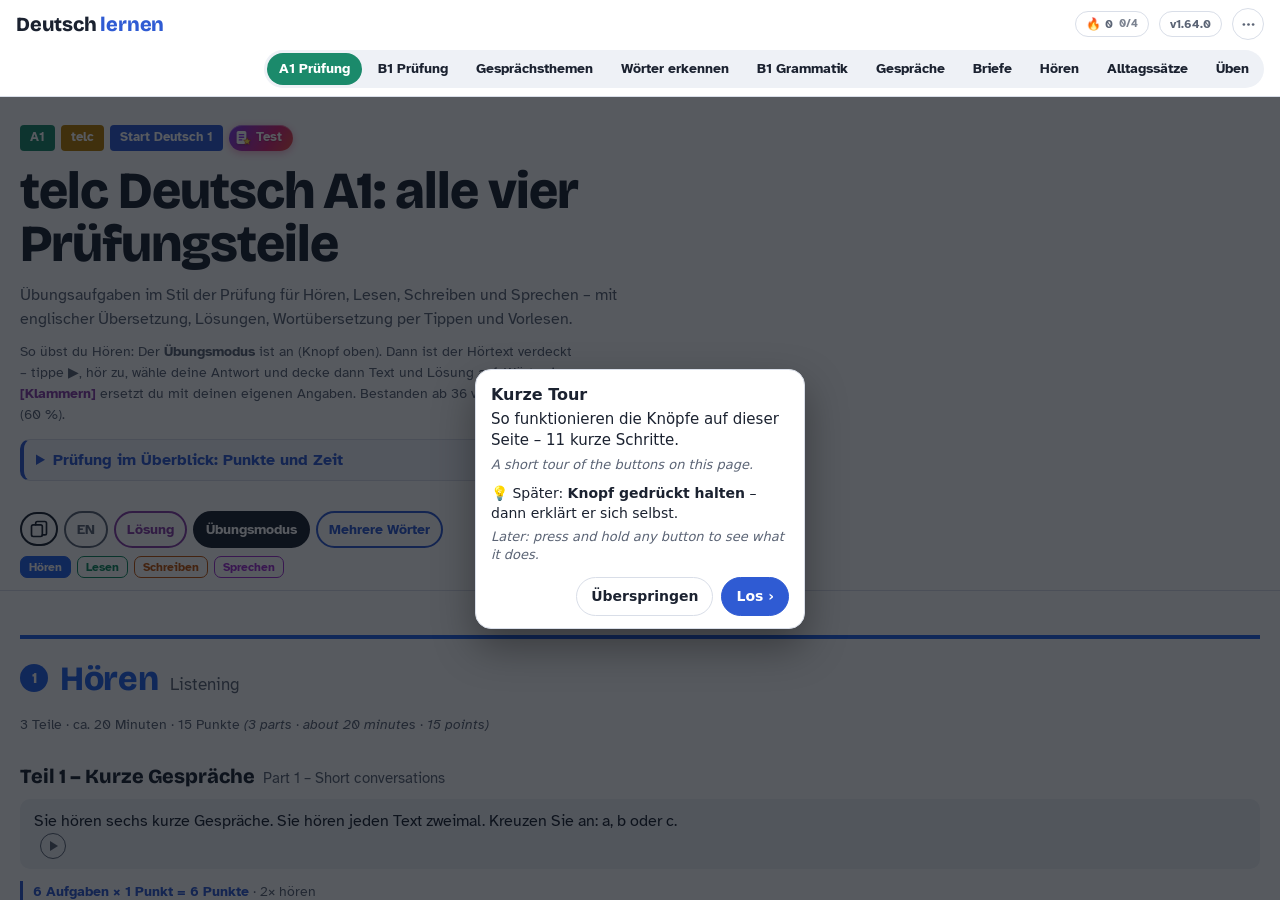
==== index.html @ a68e46ee "Sprechen Teil 2: a real photo to describe - 1.64.0 Each of the 16 B1 Modelltests shows a free Unspla" ====
<!DOCTYPE html>
<html lang="de">
<head>
<meta charset="utf-8">
<script>try{const t=localStorage.getItem("dl:theme");if(t==="light"||t==="dark")document.documentElement.dataset.theme=t}catch(e){}</script>
<meta name="viewport" content="width=device-width, initial-scale=1, viewport-fit=cover">
<title>Deutsch lernen</title>
<meta name="description" content="telc A1 und B1 Prüfungstraining, 25 Gesprächsthemen Wörter erkennen und B1 Grammatik – mit Übersetzung, Lösungen und Vorlesen.">
<meta name="theme-color" content="#2f5bd3">
<meta name="apple-mobile-web-app-capable" content="yes">
<meta name="apple-mobile-web-app-status-bar-style" content="default">
<meta name="apple-mobile-web-app-title" content="Deutsch">
<link rel="manifest" href="manifest.webmanifest">
<link rel="icon" href="icons/icon-192.png">
<link rel="apple-touch-icon" href="icons/apple-touch-icon.png">
<link rel="preconnect" href="https://fonts.googleapis.com">
<link rel="preconnect" href="https://fonts.gstatic.com" crossorigin>
<link href="https://fonts.googleapis.com/css2?family=Atkinson+Hyperlegible:wght@400;700&family=Bricolage+Grotesque:opsz,wght@12..96,800&display=swap" rel="stylesheet">
<style>
:root{--fire:#e8590c;--paper:#ffffff;--surface:#eef1f6;--ink:#1b2230;--muted:#5b6475;--line:#d9dee8;--b1:#2f5bd3;--a2:#b87d00;--a1:#1b8a6b}
@media (prefers-color-scheme:dark){:root:not([data-theme="light"]){--paper:#141821;--surface:#1d2230;--ink:#e8ebf2;--muted:#9aa3b5;--line:#2c3344;--b1:#7e9dff;--a2:#e8b33c;--a1:#4cc79f}}
:root[data-theme="dark"]{--paper:#141821;--surface:#1d2230;--ink:#e8ebf2;--muted:#9aa3b5;--line:#2c3344;--b1:#7e9dff;--a2:#e8b33c;--a1:#4cc79f}
*,*::before,*::after{box-sizing:border-box;touch-action:manipulation}
html,body{height:100%;margin:0}
body{background:var(--paper);color:var(--ink);font:16px/1.4 "Atkinson Hyperlegible",system-ui,-apple-system,"Segoe UI",sans-serif;display:flex;flex-direction:column;overflow:hidden}
header{flex:none;position:relative;z-index:30;padding:calc(env(safe-area-inset-top,0px) + 8px) 16px 8px;border-bottom:1px solid var(--line);background:var(--paper)}
/* ⋯: a row of icons slides down under the top bar */
.more{position:absolute;right:12px;top:calc(100% + 6px);display:flex;gap:6px;padding:6px;border-radius:999px;background:var(--paper);border:1px solid var(--line);box-shadow:0 14px 34px rgba(0,0,0,.28);
 transform-origin:top right;transform:translateY(-10px) scale(.97);opacity:0;visibility:hidden;transition:transform .2s ease,opacity .2s ease,visibility 0s .2s}
.more.open{transform:none;opacity:1;visibility:visible;transition:transform .2s ease,opacity .2s ease}
@media (prefers-reduced-motion:reduce){.more,.more.open{transition:none}}
.mrow{display:flex}
.mrow .fsb{width:38px;height:38px}
.mrow .fsb svg{width:19px;height:19px}
.mrow[hidden]{display:none}
/* on a phone the 👁 Aufrufe pill does not fit next to the icons: its own line below */
@media (max-width:479px){.more:has(#visR:not([hidden])){flex-wrap:wrap;border-radius:24px;max-width:calc(100vw - 24px)}#visR{flex-basis:100%;justify-content:center}#visR .fsb.vis{width:100%;justify-content:center}}
.mrow .fsb.vis{width:auto;padding:0 12px 0 10px;gap:6px;border-radius:999px;font:600 13px/1 system-ui,sans-serif;font-variant-numeric:tabular-nums;white-space:nowrap;cursor:default}
#moreB[aria-expanded="true"]{background:var(--b1);border-color:var(--b1);color:#fff}
.top{max-width:1280px;margin:0 auto;display:flex;align-items:center;gap:10px;flex-wrap:wrap;justify-content:flex-end}
.brand{font-family:"Bricolage Grotesque",system-ui,sans-serif;font-weight:800;font-size:20px;letter-spacing:-.01em;margin-right:auto;white-space:nowrap}
.brand span{color:var(--b1)}
nav{display:flex;gap:4px;background:var(--surface);border-radius:999px;padding:3px;max-width:100%;overflow-x:auto;scrollbar-width:none}
nav::-webkit-scrollbar{display:none}
nav button{--c:var(--b1);font:inherit;font-size:14px;font-weight:700;border:none;border-radius:999px;padding:6px 12px;background:transparent;color:var(--ink);cursor:pointer;white-space:nowrap}
nav button[data-m="a1"]{--c:var(--a1)}nav button[data-m="themen"]{--c:var(--a2)}nav button[data-m="woerter"]{--c:#8a3fa8}nav button[data-m="grammatik"]{--c:#c25e00}nav button[data-m="gespraeche"]{--c:#00838f}nav button[data-m="briefe"]{--c:#ad1457}nav button[data-m="hoeren"]{--c:#6d4c41}nav button[data-m="saetze"]{--c:#2e7d32}nav button[data-m="ueben"]{--c:#c62828}
nav .s{display:none}
nav button[aria-selected="true"]{background:var(--c);color:#fff}
#upd{font:inherit;font-size:12px;font-weight:700;border:1px solid var(--line);border-radius:999px;padding:4px 10px;background:transparent;color:var(--muted);cursor:pointer;white-space:nowrap}
#upd.ready{border-color:var(--b1);background:var(--b1);color:#fff}
/* shown only while the phone has no internet; a tap says what still works */
#off{font:inherit;font-size:12px;font-weight:700;border:1px solid var(--a2);border-radius:999px;padding:4px 10px;background:transparent;color:var(--a2);cursor:pointer;white-space:nowrap;display:inline-flex;align-items:center;gap:5px}
#off[hidden]{display:none}
/* Tagesplan: the streak chip and its dialog */
#plan{font:inherit;font-size:12px;font-weight:800;border:1px solid var(--line);border-radius:999px;padding:4px 10px;background:transparent;color:var(--muted);cursor:pointer;white-space:nowrap;display:inline-flex;align-items:center;gap:4px}
#plan small{font-size:11px;font-weight:700;opacity:.8;margin-left:2px}
#plan.on{color:var(--fire);border-color:var(--fire)}
#plan.done{background:var(--fire);border-color:var(--fire);color:#fff}
#plan.pop{animation:plpop .6s ease 2}
@keyframes plpop{50%{transform:scale(1.15)}}
@media (prefers-reduced-motion:reduce){#plan.pop{animation:none}}
#pld{width:min(460px,calc(100vw - 24px));max-height:calc(100dvh - 24px);overflow-y:auto;margin:max(12px,6vh) auto auto;padding:14px 16px 14px;border:1px solid var(--line);border-radius:16px;background:var(--paper);color:var(--ink);box-shadow:0 12px 40px rgba(0,0,0,.35)}
#pld::backdrop{background:rgba(10,14,24,.45)}
.plst{display:flex;align-items:center;gap:10px;flex-wrap:wrap;padding:10px 12px;border-radius:14px;background:var(--surface);margin-bottom:6px}
.plst .f{font-size:28px;line-height:1}
.plst b{font-size:22px;font-family:"Bricolage Grotesque",system-ui,sans-serif}
.plst small{display:block;color:var(--muted);font-size:12.5px}
.plwk{display:flex;gap:4px;margin-left:auto}
.plwk span{width:24px;height:24px;border-radius:50%;display:grid;place-items:center;font-size:10.5px;font-weight:800;border:1px solid var(--line);color:var(--muted)}
.plwk span.on{background:var(--fire);border-color:var(--fire);color:#fff}
.plwk span.now{outline:2px solid var(--b1);outline-offset:1px}
.plwk span.later{opacity:.45}
.plmsg{margin:8px 2px 4px;font-size:14px}
.plmsg.yay{color:var(--a1);font-weight:700}
.pltask{display:grid;grid-template-columns:32px 1fr auto;gap:10px;align-items:center;padding:10px 0;border-top:1px solid var(--line)}
.plchk{width:30px;height:30px;border-radius:50%;border:2px solid var(--line);background:transparent;color:transparent;font:inherit;font-size:15px;font-weight:800;cursor:pointer;padding:0}
.plchk.on{background:var(--a1);border-color:var(--a1);color:#fff}
.plchk[aria-disabled="true"]{cursor:default}
.pltask b{display:block;font-size:15px}
.pltask small{color:var(--muted);font-size:12.5px}
.plbar{height:6px;border-radius:3px;background:var(--surface);margin-top:5px;overflow:hidden}
.plbar i{display:block;height:100%;background:var(--a1);border-radius:3px}
.plgo{font:inherit;font-size:13px;font-weight:700;border:1px solid var(--b1);border-radius:999px;padding:5px 13px;background:var(--b1);color:#fff;cursor:pointer}
.plgo.again{background:transparent;color:var(--b1)}
.plfehl{display:grid;grid-template-columns:32px 1fr auto;gap:10px;align-items:center;padding:10px 0;border-top:1px solid var(--line)}
.plfehl .ic{font-size:20px;text-align:center}.plfehl b{display:block;font-size:15px}.plfehl small{color:var(--muted);font-size:12.5px}
.pltip{margin:10px 0 0;font-size:13.5px;line-height:1.45;color:var(--muted);background:var(--surface);border-radius:12px;padding:9px 12px}
.pltip b{color:var(--ink)}
.plnote{font-size:12px;color:var(--muted);margin:8px 0 0}
#plan.kept{color:var(--fire);border-color:var(--fire);background:rgba(232,89,12,.14)}
.plwk span.kept{border:2px solid var(--fire);color:var(--fire)}
.pltopic{margin:8px 2px 2px;font-size:14px}
.pltopic b{color:var(--b1)}
.plm{font-size:11.5px;font-weight:700;color:var(--muted);margin-left:4px}
.plmine{margin-top:4px;padding:10px 12px;border-radius:14px;background:var(--surface)}
.plmine .q{font-size:14px;font-weight:700;margin:0 0 6px}
.plmine textarea{width:100%;font:inherit;font-size:16px;line-height:1.4;border:1px solid var(--line);border-radius:10px;padding:8px 10px;background:var(--paper);color:var(--ink);resize:vertical}
.plmine .row{display:flex;align-items:center;gap:8px;margin-top:6px}
.plmine .row small{color:var(--muted);font-size:12.5px;flex:1}
.pldiary{margin-top:10px}
.plday{display:flex;align-items:center;justify-content:space-between;gap:8px;margin:10px 0 2px}
.plday b{font-size:15px;text-align:center}
.plday button{flex:none;width:34px;height:34px;border-radius:50%;border:1px solid var(--line);background:transparent;color:var(--ink);font:inherit;font-size:19px;line-height:1;cursor:pointer;padding:0}
.plday button:disabled{opacity:.3;cursor:default}
.plwk span[data-day]{cursor:pointer}
.plwk span.td{box-shadow:inset 0 -3px 0 var(--b1)}
.plaway{font-size:13.5px;line-height:1.45;margin:8px 0 2px;padding:8px 10px;border-radius:10px;border:1px dashed var(--fire)}
.plaway .chipb{margin-left:6px}
#plan.away{border-style:dashed}
.pldiary summary{cursor:pointer;font-weight:700;font-size:14px}
.pldiary p{font-size:13.5px;line-height:1.45;margin:8px 0 0}
.pldiary p b{color:var(--muted);font-size:12px;display:block}
#off svg{width:13px;height:13px}
.offnote{position:absolute;right:12px;top:calc(100% + 6px);max-width:min(340px,calc(100vw - 24px));padding:10px 14px;border-radius:14px;background:var(--paper);border:1px solid var(--a2);box-shadow:0 14px 34px rgba(0,0,0,.28);font-size:14px;line-height:1.45}
.offnote[hidden]{display:none}
.offnote b{color:var(--a2)}
main{flex:1;min-height:0;position:relative}
iframe{position:absolute;inset:0;width:100%;height:100%;border:0;background:var(--paper)}
iframe[hidden]{display:none}
button:focus-visible{outline:3px solid var(--b1);outline-offset:2px}
/* small round icon buttons (header, ⋯ row, dialogs) */
.fsb{display:flex;align-items:center;justify-content:center;width:32px;height:32px;padding:0;border:1px solid var(--line);border-radius:50%;background:transparent;color:var(--muted);cursor:pointer}
.fsb svg{width:17px;height:17px}
#tempo[aria-pressed="true"]{background:var(--a1);border-color:var(--a1);color:#fff}
/* Translator: German ⇄ English only. */
#trd{width:min(560px,calc(100vw - 24px));max-height:calc(100dvh - 24px);margin:max(12px,8vh) auto auto;padding:14px 16px 12px;border:1px solid var(--line);border-radius:16px;
 background:var(--paper);color:var(--ink);box-shadow:0 12px 40px rgba(0,0,0,.35)}
#shd{width:min(440px,calc(100vw - 24px));margin:max(12px,8vh) auto auto;padding:14px 16px 16px;border:1px solid var(--line);border-radius:16px;background:var(--paper);color:var(--ink)}
#shd::backdrop{background:rgba(10,14,24,.45)}
/* Feedback: what kind, the message, then a ready e-mail draft to send */
#fbd{width:min(460px,calc(100vw - 24px));margin:max(12px,6vh) auto auto;padding:14px 16px 16px;border:1px solid var(--line);border-radius:16px;background:var(--paper);color:var(--ink)}
#fbd::backdrop{background:rgba(10,14,24,.45)}
.fbkind{display:flex;gap:8px;margin:0 0 10px}
.fbkind button{touch-action:manipulation;flex:1;font:inherit;font-size:14px;font-weight:700;padding:8px 6px;border-radius:12px;border:1.5px solid var(--line);background:var(--paper);color:var(--ink);cursor:pointer}
.fbkind button[aria-checked="true"]{border-color:var(--b1);background:var(--b1);color:#fff}
#fbtext{box-sizing:border-box;width:100%;min-height:130px;font:inherit;font-size:16px;padding:10px 12px;border-radius:12px;border:1px solid var(--line);background:var(--surface);color:var(--ink);resize:vertical}
.fbinfo{display:flex;gap:8px;align-items:flex-start;font-size:13px;color:var(--muted);margin:8px 0 12px}
.fbinfo input{margin-top:2px;width:18px;height:18px;flex:none}
.fbsend{display:grid;grid-template-columns:1fr;gap:8px}
.fbsend[hidden],.fbdone[hidden]{display:none}
.fbsend a{touch-action:manipulation;display:flex;align-items:center;justify-content:center;gap:8px;padding:11px 8px;border-radius:999px;font-weight:800;font-size:15px;text-decoration:none;border:2px solid var(--b1)}
.fbsend a.mail{background:var(--b1);color:#fff}
.fbsend a.gm{border:none;padding:6px;font-size:14px;font-weight:700;color:var(--b1);text-decoration:underline}
.fbdone{padding:12px;border-radius:12px;background:color-mix(in srgb,var(--a1) 14%,var(--paper));border:1px solid var(--a1);font-size:14.5px;line-height:1.45}
.fbdrow{display:flex;gap:8px;margin:10px 0 6px}
.fbdrow button,.fbhelp button{touch-action:manipulation;font:inherit;font-weight:700;font-size:14px;border-radius:999px;padding:8px 14px;cursor:pointer;border:1.5px solid var(--line);background:var(--paper);color:var(--ink)}
.fbdrow .go{background:var(--a1);border-color:var(--a1);color:#fff}
.fbhelp{font-size:12.5px;color:var(--muted)}.fbhelp b{color:var(--ink);word-break:break-all}.fbhelp button{padding:3px 10px;font-size:12.5px;margin-left:4px}
.fbsend a[aria-disabled="true"]{opacity:.45;pointer-events:none}
.fbsend svg{width:19px;height:19px}
.fbnote{font-size:12.5px;color:var(--muted);margin:10px 0 0}
.shnote{margin:0 0 8px;color:var(--muted);font-size:14.5px}
.shlink{font-size:13.5px;padding:8px 10px;border-radius:10px;background:var(--surface);word-break:break-all;margin-bottom:12px}
.shgrid{display:grid;grid-template-columns:repeat(3,1fr);gap:10px}
.sho{touch-action:manipulation;display:flex;flex-direction:column;align-items:center;gap:6px;padding:12px 4px;border-radius:14px;border:1px solid var(--line);background:var(--paper);color:var(--ink);font:inherit;font-size:13px;font-weight:700;text-decoration:none;cursor:pointer;text-align:center}
.sho svg{width:30px;height:30px}
.sho.wa svg{color:#25d366}.sho.mail svg{color:#ea4335}.sho.sms svg{color:#34a853}.sho.tg svg{color:#2aabee}.sho.copy svg,.sho.more svg{color:var(--b1)}
.sho.done{border-color:var(--a1);color:var(--a1)}
#trd::backdrop{background:rgba(10,14,24,.45)}
.trhead{display:flex;align-items:center;justify-content:space-between;margin-bottom:8px}
.trhead b{font-family:"Bricolage Grotesque",system-ui,sans-serif;font-size:19px}
.trdir{display:flex;align-items:center;justify-content:space-between;gap:8px;margin-bottom:8px;font-size:14px;font-weight:700;color:var(--b1)}
.chipb{font:inherit;font-size:13px;font-weight:700;border:1px solid var(--line);border-radius:999px;padding:4px 11px;background:transparent;color:var(--muted);cursor:pointer}
.trbox{border:1px solid var(--line);border-radius:12px;background:var(--surface);padding:8px 10px;margin-bottom:8px}
.trbox textarea{display:block;width:100%;border:0;background:transparent;color:var(--ink);font:inherit;font-size:17px;resize:vertical;min-height:70px;outline:none}
.trout{min-height:52px;font-size:17px;white-space:pre-wrap}
.trout .muted,.trnote{color:var(--muted)}
.tract{display:flex;justify-content:flex-end;gap:8px;margin-top:6px}
.tract .fsb{width:30px;height:30px}
.trnote{font-size:12px;margin:2px 0 0;text-align:center}
/* Meine Angaben: the learner's details for the [Platzhalter] – kept on this device only. */
#med{width:min(520px,calc(100vw - 24px));max-height:calc(100dvh - 24px);margin:max(12px,6vh) auto auto;padding:14px 16px 12px;border:1px solid var(--line);border-radius:16px;
 background:var(--paper);color:var(--ink);box-shadow:0 12px 40px rgba(0,0,0,.35)}
#med::backdrop{background:rgba(10,14,24,.45)}
#med{overflow-y:auto}
#med .mef{display:grid;grid-template-columns:minmax(0,1fr) minmax(0,1fr);gap:8px 10px}
#med label{min-width:0;overflow-wrap:anywhere;display:flex;flex-direction:column;gap:3px;font-size:12px;font-weight:700;color:var(--muted)}
#med label.w{grid-column:1 / -1}
#med h4{grid-column:1 / -1;margin:6px 0 -2px;font-size:13px;color:var(--b1);text-transform:uppercase;letter-spacing:.04em}
#med input[type="date"]{-webkit-appearance:none;appearance:none;min-height:40px}
#med select,#med input{width:100%;box-sizing:border-box;font:inherit;font-size:16px;color:var(--ink);background:var(--surface);border:1px solid var(--line);border-radius:10px;padding:8px 10px;min-width:0}
#med .meact{display:flex;justify-content:flex-end;gap:8px;margin-top:12px}
#med .meact button{font:inherit;font-weight:700;font-size:15px;border-radius:999px;padding:8px 16px;cursor:pointer;border:1px solid var(--line);background:transparent;color:var(--ink)}
#med .meact .go{background:var(--b1);border-color:var(--b1);color:#fff}
#med .menote{font-size:13px;color:var(--muted);margin:0 0 10px}
/* A section showing cards (one question per screen) asks for the whole frame:
   header and tab bar step aside until it goes back to its list. */
body.cards header,body.cards nav{display:none}
body.cards main{margin:env(safe-area-inset-top,0px) 0 env(safe-area-inset-bottom,0px)}
nav .i{display:none}
@media (max-width:1100px){nav .l{display:none}nav .s{display:inline}}
/* Phones: the section bar moves to the bottom, as in an app – icon over a
   short label – and the top keeps only the title and version, so each
   section's own tools sit at the top of the screen. */
@media (max-width:760px){
 header{padding-top:calc(env(safe-area-inset-top,0px) + 6px);padding-bottom:6px}
 .brand{font-size:18px}
 main{margin-bottom:calc(58px + env(safe-area-inset-bottom,0px))}
 nav{position:fixed;left:0;right:0;bottom:0;z-index:10;display:grid;grid-template-columns:repeat(10,1fr);gap:0;border-radius:0;
  padding:4px 2px calc(4px + env(safe-area-inset-bottom,0px));background:var(--paper);border-top:1px solid var(--line);overflow:visible}
 nav button{display:flex;flex-direction:column;align-items:center;justify-content:center;gap:2px;min-width:0;padding:4px 0;border-radius:10px;
  font-size:10.5px;font-weight:700;color:var(--muted);letter-spacing:-.01em}
 nav button .i{display:flex;align-items:center;justify-content:center;width:40px;height:26px;border-radius:13px}
 nav button .i svg{width:20px;height:20px}
 /* ten tabs on a small phone */
 @media (max-width:400px){nav button{font-size:9.5px;letter-spacing:-.02em}nav button .i{width:34px}}
 nav button[aria-selected="true"]{background:transparent;color:var(--ink)}
 nav button[aria-selected="true"] .i{background:var(--c);color:#fff}
}
</style>
<!-- GoatCounter: counts page views anonymously, no cookies, nothing personal (deutsch-lernen.goatcounter.com) -->
<script data-goatcounter="https://deutsch-lernen.goatcounter.com/count" async src="https://gc.zgo.at/count.js"></script>
</head>
<body>
<header><div class="top">
 <div class="brand">Deutsch <span>lernen</span></div>
 <button id="plan" type="button" aria-haspopup="dialog">🔥</button>
 <button id="off" type="button" hidden aria-expanded="false" aria-controls="offNote" title="Keine Internetverbindung"><svg viewBox="0 0 24 24" fill="none" stroke="currentColor" stroke-width="2.4" stroke-linecap="round" aria-hidden="true"><path d="M2 8.8a15 15 0 0 1 20 0M5.5 12.5a10 10 0 0 1 13 0M9 16.2a5 5 0 0 1 6 0"/><path d="M12 20h.01"/><path d="M3 3l18 18"/></svg>Offline</button>
 <button id="upd" type="button" title="Nach neuer Version suchen">v–</button>
 <button id="moreB" class="fsb" type="button" aria-label="Mehr: Tempo, Darstellung, Meine Angaben, Übersetzen, Teilen, Vollbild" title="Mehr" aria-expanded="false" aria-controls="more"><svg viewBox="0 0 24 24" fill="currentColor" aria-hidden="true"><circle cx="5.5" cy="12" r="1.9"/><circle cx="12" cy="12" r="1.9"/><circle cx="18.5" cy="12" r="1.9"/></svg></button>
 <nav role="tablist" aria-label="Bereiche">
  <button role="tab" data-m="a1" aria-selected="false"><span class="i" aria-hidden="true"><svg viewBox="0 0 24 24" fill="none" stroke="currentColor" stroke-width="2" stroke-linecap="round" stroke-linejoin="round"><rect x="5" y="3.5" width="14" height="18" rx="2"/><path d="M9 3.5h6v2.5H9z"/><path d="m9 13 2 2 4-4.5"/></svg></span><span class="l">A1 Prüfung</span><span class="s">A1</span></button>
  <button role="tab" data-m="b1" aria-selected="false"><span class="i" aria-hidden="true"><svg viewBox="0 0 24 24" fill="none" stroke="currentColor" stroke-width="2" stroke-linecap="round" stroke-linejoin="round"><rect x="5" y="3.5" width="14" height="18" rx="2"/><path d="M9 3.5h6v2.5H9z"/><path d="m9 13 2 2 4-4.5"/></svg></span><span class="l">B1 Prüfung</span><span class="s">B1</span></button>
  <button role="tab" data-m="themen" aria-selected="false"><span class="i" aria-hidden="true"><svg viewBox="0 0 24 24" fill="none" stroke="currentColor" stroke-width="2" stroke-linecap="round" stroke-linejoin="round"><path d="M21 12a8 8 0 0 1-11.6 7.1L4 20l1-4.4A8 8 0 1 1 21 12z"/></svg></span><span class="l">Gesprächsthemen</span><span class="s">Themen</span></button>
  <button role="tab" data-m="woerter" aria-selected="false"><span class="i" aria-hidden="true"><svg viewBox="0 0 24 24" fill="none" stroke="currentColor" stroke-width="2" stroke-linecap="round" stroke-linejoin="round"><path d="M4 18 8.5 6 13 18"/><path d="M5.7 14h5.6"/><path d="M20 18v-5a2.5 2.5 0 0 0-5 0"/><path d="M20 15.5c-2.5 0-5 .4-5 1.8 0 .9.8 1.2 1.7 1.2 1.9 0 3.3-1.3 3.3-3"/></svg></span><span class="l">Wörter erkennen</span><span class="s">Wörter</span></button>
  <button role="tab" data-m="grammatik" aria-selected="false"><span class="i" aria-hidden="true"><svg viewBox="0 0 24 24" fill="none" stroke="currentColor" stroke-width="2" stroke-linecap="round" stroke-linejoin="round"><path d="M4 5.5A2.5 2.5 0 0 1 6.5 3H20v15H6.5A2.5 2.5 0 0 0 4 20.5z"/><path d="M4 20.5A2.5 2.5 0 0 0 6.5 21H20"/><path d="M9 8h7M9 12h5"/></svg></span><span class="l">B1 Grammatik</span><span class="s">Gramm.</span></button>
  <button role="tab" data-m="gespraeche" aria-selected="false"><span class="i" aria-hidden="true"><svg viewBox="0 0 24 24" fill="none" stroke="currentColor" stroke-width="2" stroke-linecap="round" stroke-linejoin="round"><path d="M14 9a5 5 0 0 1-7.3 4.4L3 14.5l1-3.3A5 5 0 1 1 14 9z"/><path d="M10 17.5a5 5 0 0 0 7.3 1.9l3.7 1.1-1-3.3a5 5 0 0 0-3-7.1"/></svg></span><span class="l">Gespräche</span><span class="s">Dialoge</span></button>
  <button role="tab" data-m="briefe" aria-selected="false"><span class="i" aria-hidden="true"><svg viewBox="0 0 24 24" fill="none" stroke="currentColor" stroke-width="2" stroke-linecap="round" stroke-linejoin="round"><rect x="3" y="5" width="18" height="14" rx="2"/><path d="m3.5 6.5 8.5 6.5 8.5-6.5"/></svg></span><span class="l">Briefe</span><span class="s">Briefe</span></button>
  <button role="tab" data-m="hoeren" aria-selected="false"><span class="i" aria-hidden="true"><svg viewBox="0 0 24 24" fill="none" stroke="currentColor" stroke-width="2" stroke-linecap="round" stroke-linejoin="round"><path d="M4 15v-3a8 8 0 0 1 16 0v3"/><rect x="3" y="14" width="4.5" height="6.5" rx="1.5"/><rect x="16.5" y="14" width="4.5" height="6.5" rx="1.5"/></svg></span><span class="l">Hören</span><span class="s">Hören</span></button>
  <button role="tab" data-m="saetze" aria-selected="false"><span class="i" aria-hidden="true"><svg viewBox="0 0 24 24" fill="none" stroke="currentColor" stroke-width="2" stroke-linecap="round" stroke-linejoin="round"><path d="M21 12a8 8 0 0 1-11.6 7.1L4 20.5l1.4-5A8 8 0 1 1 21 12z"/><path d="M9 10.5h6M9 13.5h4"/></svg></span><span class="l">Alltagssätze</span><span class="s">Sätze</span></button>
  <button role="tab" data-m="ueben" aria-selected="false"><span class="i" aria-hidden="true"><svg viewBox="0 0 24 24" fill="none" stroke="currentColor" stroke-width="2" stroke-linecap="round" stroke-linejoin="round"><circle cx="12" cy="12" r="8.5"/><circle cx="12" cy="12" r="4.5"/><circle cx="12" cy="12" r="1" fill="currentColor"/></svg></span><span class="l">Üben</span><span class="s">Üben</span></button>
 </nav>
</div>
<div id="offNote" class="offnote" hidden role="status"><b>Offline.</b> Üben, Spiele und Modelltests funktionieren weiter. Internet brauchen nur: Übersetzen, die LanguageTool-Prüfung beim Schreiben, oft die Spracherkennung beim Sprechen und Updates.</div>
<!-- ⋯ slides this down: a row of the app's tools, icons only -->
<div id="more" class="more" role="menu" aria-label="Mehr">
 <div class="mrow" data-keep="1"><button id="tempo" class="fsb" type="button" aria-pressed="false"></button></div>
 <div class="mrow" data-keep="1"><button id="theme" class="fsb" type="button"></button></div>
 <div class="mrow"><button id="me" class="fsb" type="button" title="Meine Angaben" aria-label="Meine Angaben" aria-haspopup="dialog"><svg viewBox="0 0 24 24" fill="none" stroke="currentColor" stroke-width="2" stroke-linecap="round" stroke-linejoin="round" aria-hidden="true"><circle cx="12" cy="8" r="4"/><path d="M4 21c.8-4 4-6.5 8-6.5s7.2 2.5 8 6.5"/></svg></button></div>
 <div class="mrow"><button id="tr" class="fsb" type="button" title="Übersetzen (Deutsch ⇄ Englisch)" aria-label="Übersetzen" aria-haspopup="dialog"><svg viewBox="0 0 24 24" fill="none" stroke="currentColor" stroke-width="2" stroke-linecap="round" stroke-linejoin="round" aria-hidden="true"><path d="M4 5h8M8 3v2M10.5 5c-.8 3.2-3 5.8-6 7.2M6 8.5c1.2 1.6 2.7 2.8 4.5 3.5"/><path d="M13 21l4-10 4 10M14.5 17.5h5"/></svg></button></div>
 <div class="mrow"><button id="share" class="fsb" type="button" title="App teilen" aria-label="App teilen" aria-haspopup="dialog"><svg viewBox="0 0 24 24" fill="none" stroke="currentColor" stroke-width="2" stroke-linecap="round" stroke-linejoin="round" aria-hidden="true"><circle cx="18" cy="5" r="2.6"/><circle cx="6" cy="12" r="2.6"/><circle cx="18" cy="19" r="2.6"/><path d="M8.3 10.8l7.4-4.4M8.3 13.2l7.4 4.4"/></svg></button></div>
 <div class="mrow"><button id="tour" class="fsb" type="button" title="Tour: was die Knöpfe machen" aria-label="Tour: was die Knöpfe machen"><svg viewBox="0 0 24 24" fill="none" stroke="currentColor" stroke-width="2" stroke-linecap="round" stroke-linejoin="round" aria-hidden="true"><circle cx="12" cy="12" r="9"/><path d="M15.5 8.5l-2 5-5 2 2-5z"/></svg></button></div>
 <div class="mrow"><button id="fb" class="fsb" type="button" title="Feedback – Fehler melden oder Ideen schicken" aria-label="Feedback" aria-haspopup="dialog"><svg viewBox="0 0 24 24" fill="none" stroke="currentColor" stroke-width="2" stroke-linecap="round" stroke-linejoin="round" aria-hidden="true"><path d="M21 12a8 8 0 0 1-11.6 7.1L4 20.5l1.4-5A8 8 0 1 1 21 12z"/><path d="M12 8v4.5"/><path d="M12 15.6v.1"/></svg></button></div>
 <div class="mrow" data-keep="1" id="visR" hidden><button id="vis" class="fsb vis" type="button" title="So oft wurde die App geöffnet (GoatCounter, anonym)" aria-label="Aufrufe der App"><svg viewBox="0 0 24 24" fill="none" stroke="currentColor" stroke-width="2" stroke-linecap="round" stroke-linejoin="round" aria-hidden="true"><path d="M2 12s3.6-6.5 10-6.5S22 12 22 12s-3.6 6.5-10 6.5S2 12 2 12z"/><circle cx="12" cy="12" r="2.8"/></svg><span id="visN"></span></button></div>
 </div></header>
<main id="stage"></main>
<dialog id="med" aria-labelledby="meh">
 <div class="trhead"><b id="meh">Meine Angaben</b><button id="mex" class="fsb" type="button" aria-label="Schließen">✕</button></div>
 <p class="menote">Damit stehen in Briefen, Gesprächen und Antworten deine echten Angaben statt [Platzhalter]. Sie bleiben <b>nur auf diesem Gerät</b> – nicht im Internet, nicht auf GitHub. Leere Felder bleiben Platzhalter; Daten (Datum) setzt die App selbst. Die App zählt nur anonym, wie oft ihre Seiten geöffnet werden (GoatCounter, ohne Cookies) – deine Angaben gehören nicht dazu.</p>
 <form id="mef" class="mef" method="dialog"></form>
 <div class="meact"><button type="button" id="meclr">Alles löschen</button><button type="button" id="mego" class="go">Speichern</button></div>
</dialog>
<dialog id="trd" aria-labelledby="trh">
 <div class="trhead"><b id="trh">Übersetzen</b><button id="trx" class="fsb" type="button" aria-label="Schließen">✕</button></div>
 <div class="trdir"><span id="trdir">Deutsch ⇄ Englisch</span><button id="trswap" class="chipb" type="button" title="Richtung umdrehen">⇄ umdrehen</button></div>
 <div class="trbox"><textarea id="trin" rows="3" lang="de" placeholder="Wort oder Satz auf Deutsch oder Englisch …" aria-label="Text zum Übersetzen"></textarea>
  <div class="tract"><button id="trsayin" class="fsb" type="button" aria-label="Eingabe vorlesen" title="Vorlesen"><svg viewBox="0 0 24 24" fill="none" stroke="currentColor" stroke-width="2" stroke-linecap="round" stroke-linejoin="round" aria-hidden="true"><path d="M11 5 6 9H3v6h3l5 4z"/><path d="M15.5 8.5a5 5 0 0 1 0 7M18.5 5.5a9 9 0 0 1 0 13"/></svg></button><button id="trclr" class="chipb" type="button">Leeren</button></div></div>
 <div class="trbox out"><div id="trout" class="trout" aria-live="polite"><span class="muted">Die Übersetzung erscheint hier.</span></div>
  <div class="tract"><button id="trsayout" class="fsb" type="button" aria-label="Übersetzung vorlesen" title="Vorlesen"><svg viewBox="0 0 24 24" fill="none" stroke="currentColor" stroke-width="2" stroke-linecap="round" stroke-linejoin="round" aria-hidden="true"><path d="M11 5 6 9H3v6h3l5 4z"/><path d="M15.5 8.5a5 5 0 0 1 0 7M18.5 5.5a9 9 0 0 1 0 13"/></svg></button><button id="trcopy" class="chipb" type="button">Kopieren</button></div></div>
 <p class="trnote">Nur Deutsch und Englisch · braucht Internet</p>
</dialog>
<dialog id="shd" aria-labelledby="shh">
 <div class="trhead"><b id="shh">App teilen</b><button id="shx" class="fsb" type="button" aria-label="Schließen">✕</button></div>
 <p class="shnote">Schick den Link an Freunde, die auch Deutsch lernen:</p>
 <div class="shlink" id="shurl"></div>
 <div class="shgrid">
  <a id="shwa" class="sho wa" target="_blank" rel="noopener"><svg viewBox="0 0 24 24" fill="none" stroke="currentColor" stroke-width="2" stroke-linecap="round" stroke-linejoin="round" aria-hidden="true"><path d="M12 3a9 9 0 0 0-7.8 13.5L3 21l4.6-1.2A9 9 0 1 0 12 3z"/><path d="M8.8 8.6c.2-.5.5-.5.8-.5h.5c.2 0 .4 0 .5.4l.7 1.6c.1.2 0 .4-.1.5l-.5.6c-.1.1-.2.3 0 .5.6 1 1.4 1.8 2.5 2.4.2.1.4.1.5 0l.6-.7c.2-.2.3-.2.5-.1l1.6.8c.2.1.3.2.3.4 0 .5-.2 1.1-.7 1.4-.5.3-1.3.5-2.3.1-1.9-.7-3.6-2.3-4.4-4.1-.6-1.3-.2-2.4 0-2.8z" fill="currentColor" stroke="none"/></svg><span>WhatsApp</span></a>
  <a id="shmail" class="sho mail"><svg viewBox="0 0 24 24" fill="none" stroke="currentColor" stroke-width="2" stroke-linecap="round" stroke-linejoin="round" aria-hidden="true"><rect x="3" y="5" width="18" height="14" rx="2"/><path d="M3.5 6.5l8.5 6.5 8.5-6.5"/></svg><span>E-Mail</span></a>
  <a id="shsms" class="sho sms"><svg viewBox="0 0 24 24" fill="none" stroke="currentColor" stroke-width="2" stroke-linecap="round" stroke-linejoin="round" aria-hidden="true"><path d="M4 5h16v11H9l-5 4z"/><path d="M8 10h8M8 13h5"/></svg><span>SMS</span></a>
  <a id="shtg" class="sho tg" target="_blank" rel="noopener"><svg viewBox="0 0 24 24" fill="none" stroke="currentColor" stroke-width="2" stroke-linecap="round" stroke-linejoin="round" aria-hidden="true"><path d="M21 4L3 11l6 2 2 6 3-4 5 4z"/><path d="M9 13l12-9"/></svg><span>Telegram</span></a>
  <button id="shcopy" class="sho copy" type="button"><svg viewBox="0 0 24 24" fill="none" stroke="currentColor" stroke-width="2" stroke-linecap="round" stroke-linejoin="round" aria-hidden="true"><rect x="8" y="8" width="12" height="12" rx="2"/><path d="M16 8V5a1 1 0 0 0-1-1H5a1 1 0 0 0-1 1v10a1 1 0 0 0 1 1h3"/></svg><span>Link kopieren</span></button>
  <button id="shmore" class="sho more" type="button" hidden><svg viewBox="0 0 24 24" fill="none" stroke="currentColor" stroke-width="2" stroke-linecap="round" stroke-linejoin="round" aria-hidden="true"><circle cx="18" cy="5" r="2.6"/><circle cx="6" cy="12" r="2.6"/><circle cx="18" cy="19" r="2.6"/><path d="M8.3 10.8l7.4-4.4M8.3 13.2l7.4 4.4"/></svg><span>Andere Apps …</span></button>
 </div>
</dialog>
<dialog id="fbd" aria-labelledby="fbh">
 <div class="trhead"><b id="fbh">Feedback</b><button id="fbx" class="fsb" type="button" aria-label="Schließen">✕</button></div>
 <div class="fbkind" role="radiogroup" aria-label="Art">
  <button type="button" role="radio" data-k="Feedback" aria-checked="true">💬 Feedback</button>
  <button type="button" role="radio" data-k="Fehler" aria-checked="false">🐞 Fehler</button>
  <button type="button" role="radio" data-k="Idee" aria-checked="false">💡 Idee</button>
 </div>
 <textarea id="fbtext" lang="de" aria-label="Deine Nachricht"></textarea>
 <label class="fbinfo"><input type="checkbox" id="fbtech" checked><span>Technische Infos mitschicken (hilft bei Fehlern): <b id="fbtechtx"></b></span></label>
 <div class="fbsend" id="fbsend">
  <a id="fbmail" class="mail" aria-disabled="true"><svg viewBox="0 0 24 24" fill="none" stroke="currentColor" stroke-width="2" stroke-linecap="round" stroke-linejoin="round" aria-hidden="true"><rect x="3" y="5" width="18" height="14" rx="2"/><path d="M3.5 6.5l8.5 6.5 8.5-6.5"/></svg>E-Mail-Entwurf öffnen</a>
  <a id="fbgm" class="gm" target="_blank" rel="noopener" aria-disabled="true">In Gmail öffnen</a>
 </div>
 <div class="fbdone" id="fbdone" hidden>
  <b>✓ Dein Entwurf ist offen.</b> Prüfe ihn in deiner E-Mail-App und tippe dort auf <b>„Senden“</b>.
  <div class="fbdrow"><button type="button" id="fbsent" class="go">Gesendet ✓</button><button type="button" id="fbagain">Nochmal öffnen</button></div>
  <div class="fbhelp">Es hat sich nichts geöffnet? Schreib direkt an <b id="fbaddr"></b> <button type="button" id="fbcopy">Text kopieren</button></div>
 </div>
 <p class="fbnote">Die App öffnet eine fertige E-Mail an das Deutsch-lernen-Team in deiner E-Mail-App (oder in Gmail) – du musst sie dort nur noch absenden.</p>
</dialog>
<dialog id="pld" aria-labelledby="plh">
 <div class="trhead"><b id="plh">Mein Tagesplan</b><button id="plx" class="fsb" type="button" aria-label="Schließen">✕</button></div>
 <div id="plbody"></div>
 <p class="plnote">Die Blöcke haken sich von selbst ab, wenn du in der App übst. Was du woanders gemacht hast (Kurs, Tandem, Video …), hakst du mit dem Kreis ab. Schon ein Block hält deine Serie, alle vier sind ein voller Tag. Alles bleibt nur auf diesem Gerät.</p>
</dialog>
<script src="translate.js"></script>
<script src="me.js"></script>
<script>
const APP_VERSION = "1.64.0";
const MODULES = { a1: "a1.html", b1: "b1.html", themen: "themen.html", woerter: "woerter.html", grammatik: "grammatik.html", gespraeche: "alltag.html?t=dialog", briefe: "alltag.html?t=brief", hoeren: "alltag.html?t=hoeren", saetze: "grammatik.html?t=saetze", ueben: "ueben.html" };
const stage = document.getElementById("stage");
const tabs = [...document.querySelectorAll("nav button")];
const frames = {};

function store(k, v){ try{ if(v === undefined) return localStorage.getItem(k); localStorage.setItem(k, v); }catch(e){ return null; } }

/* GoatCounter counts the app once per opening; the sections run in frames,
   which it skips. So each section counts as an event the first time it is
   opened in a session ("Bereich: B1 · DTZ" …) – anonymous, no cookies.
   count.js loads async; until it is there the counts wait for the page load. */
function countSection(m, title){
  const go = () => { try{ window.goatcounter.count({ path: "bereich-" + m, title: "Bereich: " + title, event: true }); }catch(e){} };
  if(window.goatcounter && window.goatcounter.count) go();
  else window.addEventListener("load", () => setTimeout(go, 0), { once: true });
}

/* Each section keeps its own frame once opened, so switching back returns to
   the same scroll position, search and practice state. */
/* "ueben:fehl" opens a section at one of its views (Üben › Fehlerheft) */
function show(m){
  let sub = "";
  if(m && m.includes(":")) [m, sub] = m.split(":");
  if(!MODULES[m]) m = "a1";
  if(frames[m] && sub){ try{ frames[m].contentWindow.postMessage({ dlView: sub }, location.origin); }catch(e){} }
  if(!frames[m]){
    const f = document.createElement("iframe");
    /* the pages may use the microphone (Sprechen, Aussprache) – iPhones ask for it only when the frame allows it */
    f.allow = "microphone; autoplay";
    f.src = MODULES[m] + (sub ? "#" + sub : "");
    f.title = tabs.find(t => t.dataset.m === m).querySelector(".l").textContent;
    stage.appendChild(f);
    frames[m] = f;
    countSection(m, f.title);
    f.addEventListener("load", () => sendRate(f));
  }
  for(const k in frames) frames[k].hidden = k !== m;
  /* a page in full screen (game, test, cards) must not keep the bars away on another tab;
     every page learns whether it is shown and steps aside or comes back itself */
  document.body.classList.remove("cards");
  for(const k in frames){ try{ frames[k].contentWindow.postMessage({ dlShown: k === m }, location.origin === "null" ? "*" : location.origin); }catch(e){} }
  tabs.forEach(t => t.setAttribute("aria-selected", String(t.dataset.m === m)));
  store("dl:tab", m);
  if(location.hash !== "#" + m) history.replaceState(null, "", "#" + m);
}
tabs.forEach(t => t.onclick = () => show(t.dataset.m));
window.addEventListener("hashchange", () => show(location.hash.slice(1)));
show(location.hash.slice(1) || store("dl:tab") || "a1");

/* The app changes only when you ask it to: the service worker serves every
   page from its cache, and this button is the one thing that clears it. */
const upd = document.getElementById("upd");
let live = "";
upd.textContent = "v" + APP_VERSION;
async function checkLive(){
  try{
    const t = await (await fetch("index.html?check=" + Date.now(), { cache: "no-store" })).text();
    const v = (t.match(/const APP_VERSION = "([^"]+)"/) || [])[1];
    live = v && v !== APP_VERSION ? v : "";
  }catch(e){ live = ""; }
  upd.classList.toggle("ready", !!live);
  upd.textContent = live ? "Update auf v" + live : "v" + APP_VERSION;
  upd.title = live ? "Neue Version laden" : "Aktuell – nach neuer Version suchen";
  return live;
}
upd.onclick = async (e) => {
  if(!live && net()){ e.stopPropagation(); offNoteOpen(true); return; }
  if(!live){ upd.textContent = "Suche …"; if(!(await checkLive())){ upd.textContent = "v" + APP_VERSION + " ✓"; setTimeout(() => upd.textContent = "v" + APP_VERSION, 1500); } return; }
  upd.textContent = "Lade …";
  /* This app's cache and worker only: the other apps on the same site share
     the cache storage and the list of workers, and must keep theirs. */
  try{ for(const k of await caches.keys()) if(k.startsWith("deutsch-lernen-")) await caches.delete(k); }catch(e){}
  try{ const r = await navigator.serviceWorker.getRegistration(); if(r) await r.update(); }catch(e){}
  location.reload();
};
/* Offline badge: appears when the connection goes, disappears when it is
   back; then the app looks for a new version once more. */
const off = document.getElementById("off"), offNote = document.getElementById("offNote");
function offNoteOpen(o){ offNote.hidden = !o; off.setAttribute("aria-expanded", o); }
off.onclick = (e) => { e.stopPropagation(); offNoteOpen(offNote.hidden); };
document.addEventListener("click", (e) => { if(!offNote.hidden && !offNote.contains(e.target)) offNoteOpen(false); });
function net(){
  const o = navigator.onLine === false;
  off.hidden = !o;
  if(!o) offNoteOpen(false);
  return o;
}
window.addEventListener("offline", net);
window.addEventListener("online", () => { net(); checkLive(); });
if(!net()) checkLive();

/* Tagesplan: 30 minutes a day in four blocks – review (recall before you
   look), listening and repeating aloud, grammar in use, your own German –
   with a topic for each weekday and a light Sunday (review only). Any one
   block keeps the streak (the minimum for a bad day), all four make a full
   day. The sections report what was practised ({dlDo}: a new card, a
   sentence heard, a Satzbau sentence); "Dein Deutsch" is written or dictated
   here and kept as a diary. A block done elsewhere is ticked by hand.
   Device only: dl:plan today, dl:days streak days, dl:full full days,
   dl:diary {date: text}. */
const PLAN = [
  { k: "karte", n: 20, min: 8, i: "🃏", t: "Wiederholen", u: n => n + " / 20 Karten · erst laut antworten, dann umdrehen", go: "woerter" },
  { k: "hoeren", n: 15, min: 10, i: "🎧", t: "Hören und nachsprechen", u: n => n + " / 15 Sätze · hören, Pause, laut nachsagen", go: "gespraeche" },
  { k: "satz", n: 10, min: 7, i: "🧩", t: "Grammatik anwenden", u: n => n + " / 10 · Satzbau-Spiel, Verben oder Fehlerheft", go: "saetze" },
  { k: "mein", n: 3, min: 5, i: "🗣️", t: "Dein Deutsch", u: n => Math.min(n, 3) + " / 3 eigene Sätze über deinen Tag", go: "mein" }
];
/* by getDay(): 0 = Sonntag */
const WEEK = [
  { de: "Sonntag", th: "Ruhetag", sub: "nur 10 Minuten Wiederholen – das ist heute ein voller Tag", q: "Wie war deine Woche?", light: true },
  { de: "Montag", th: "Alltag", sub: "Einkaufen, Arzt, Behörden", q: "Was hast du heute eingekauft oder erledigt?" },
  { de: "Dienstag", th: "Arbeit", sub: "Aufgaben und Kollegen", q: "Was hast du heute bei der Arbeit gemacht?" },
  { de: "Mittwoch", th: "Familie und Freizeit", sub: "", q: "Was machst du gern mit deiner Familie oder in deiner Freizeit?" },
  { de: "Donnerstag", th: "Wohnen und Nachbarn", sub: "", q: "Wie wohnst du? Was gefällt dir, was nicht?" },
  { de: "Freitag", th: "Meinung sagen", sub: "was dir gefällt – und warum", q: "Was gefällt dir – und warum? (Ich finde …, weil …)" },
  { de: "Samstag", th: "Freie Wahl", sub: "ein deutsches Video, ein Podcast, ein Lied oder eine Serie", q: "Was hast du heute gesehen oder gehört?", free: true }
];
const TIPS = [
  "<b>Fester Auslöser:</b> „Nach meinem Morgenkaffee mache ich meine 30 Minuten.“ So wird es eine Gewohnheit.",
  "<b>Nie zweimal hintereinander auslassen.</b> Ein Tag Pause ist normal – der Tag danach ist der wichtigste.",
  "<b>Schlechter Tag?</b> 5 Minuten Karten reichen, dann hält deine Serie.",
  "<b>Erst erinnern, dann nachschauen:</b> Sag die Antwort laut, bevor du die Karte umdrehst.",
  "<b>Laut nachsprechen:</b> Satz hören, Pause, genauso nachsagen – mit derselben Melodie.",
  "<b>Ganze Sätze lernen</b>, nicht nur Wörter: „Ich hätte gern einen Termin“ statt nur „Termin“.",
  "<b>Sprich mit dir selbst</b> auf Deutsch, beim Kochen oder Spazierengehen: „Jetzt schneide ich die Zwiebeln …“",
  "<b>Fehler sind gut:</b> Was korrigiert wird, bleibt im Kopf.",
  "<b>Stell dein Handy auf Deutsch</b> – so lernst du jeden Tag nebenbei Wörter.",
  "<b>Einmal im Monat:</b> Lies deine alten Tagebuch-Einträge – du siehst, wie viel besser du geworden bist.",
  "<b>Einmal pro Woche mit echten Menschen sprechen:</b> Tandem, Nachbarn, beim Bäcker auf Deutsch bestellen."
];
const planB = document.getElementById("plan"), pld = document.getElementById("pld"), plbody = document.getElementById("plbody");
const day = (d = new Date()) => d.getFullYear() + "-" + String(d.getMonth() + 1).padStart(2, "0") + "-" + String(d.getDate()).padStart(2, "0");
const back = (s, n) => { const [y, m, d] = s.split("-").map(Number); return day(new Date(y, m - 1, d - n)); };
const wday = s => { const [y, m, d] = s.split("-").map(Number); return new Date(y, m - 1, d).getDay(); };
const monday = () => back(day(), (new Date().getDay() + 6) % 7);
function json(k, def){ try{ return JSON.parse(store(k) || "null") || def; }catch(e){ return def; } }
/* until 1.53: dl:days held only full days – they stay full days */
if(store("dl:full") === null) store("dl:full", store("dl:days") || "[]");
/* The day you practise for: today – or one you catch up on or work ahead
   for, within this week (Monday to Sunday). Chosen in the plan; the app
   starts on today. */
const inWeek = d => d >= monday() && d <= back(monday(), -6);
let sel = day(), selAuto = true;
function pickDay(){ const t = day(); if(selAuto || !inWeek(sel)){ sel = t; selAuto = true; } return sel; }
function choose(d){ sel = d; selAuto = d === day(); drawPlan(); }
/* dl:plans {date: {c, m}}; until 1.54 only today, in dl:plan */
function planOf(d){ const all = json("dl:plans", {}), old = json("dl:plan", null);
  return Object.assign({ c: {}, m: {} }, !all[d] && old && old.d === d ? old : all[d] || {}, { d }); }
const planGet = () => planOf(pickDay());
const rel = d => ({ "-2": "Vorgestern", "-1": "Gestern", "0": "Heute", "1": "Morgen", "2": "Übermorgen" })[Math.round((Date.parse(d) - Date.parse(day())) / 864e5)] || "";
const nice = d => { const [y, m, dd] = d.split("-").map(Number); return WEEK[wday(d)].de + ", " + dd + "." + m + "." + (y === new Date().getFullYear() ? "" : y); };
const taskDone = (p, T) => !!p.m[T.k] || (p.c[T.k] || 0) >= T.n;
const needed = p => WEEK[wday(p.d)].light ? PLAN.slice(0, 1) : PLAN;
const isFull = p => needed(p).every(T => taskDone(p, T));
const isKept = p => PLAN.some(T => taskDone(p, T));
function streak(days){ const s = new Set(days); let d = day(); if(!s.has(d)) d = back(d, 1); let n = 0; while(s.has(d)){ n++; d = back(d, 1); } return n; }
function bestRun(days){ let best = 0, run = 0, prev = ""; for(const d of [...new Set(days)].filter(x => x <= day()).sort()){ run = prev && back(d, 1) === prev ? run + 1 : 1; best = Math.max(best, run); prev = d; } return best; }
function mark(k, d, on){ let a = json(k, []); const had = a.includes(d); if(on && !had) a.push(d); if(!on && had) a = a.filter(x => x !== d); store(k, JSON.stringify(a.slice(-800))); return on && !had; }
/* saves the day; true when this kept the streak or made the day full just now */
function planSave(p){
  const all = json("dl:plans", {}); all[p.d] = { c: p.c, m: p.m };
  const keys = Object.keys(all).sort(); keys.slice(0, Math.max(0, keys.length - 120)).forEach(k => delete all[k]);
  store("dl:plans", JSON.stringify(all));
  const kept = mark("dl:days", p.d, isKept(p)), full = mark("dl:full", p.d, isFull(p));
  return kept || full;
}
/* "Dein Deutsch": sentences of three words or more */
const sentences = t => String(t).split(/[.!?]+/).filter(x => x.trim().split(/\s+/).filter(Boolean).length >= 3).length;
const vorname = () => { try{ return String(JSON.parse(store("dl:me") || "{}").vorname || "").trim(); }catch(e){ return ""; } };
const esc = t => String(t).replace(/[&<>"]/g, c => ({ "&": "&amp;", "<": "&lt;", ">": "&gt;", '"': "&quot;" })[c]);
function drawChip(){
  const p = planGet(), s = streak(json("dl:days", [])), need = needed(p), k = need.filter(T => taskDone(p, T)).length, full = isFull(p), kept = isKept(p);
  planB.classList.toggle("done", full);
  planB.classList.toggle("kept", kept && !full);
  planB.classList.toggle("on", !kept && s > 0);
  const away = p.d !== day();
  planB.classList.toggle("away", away);
  planB.innerHTML = '<span aria-hidden="true">🔥</span>' + s + "<small>" + (away ? WEEK[wday(p.d)].de.slice(0, 2) + " " : "") + (full ? "✓" : k + "/" + need.length) + "</small>";
  planB.title = "Tagesplan" + (away ? " für " + nice(p.d) : "") + ": " + k + " von " + need.length + " Blöcken · " + s + (s === 1 ? " Tag" : " Tage") + " in Folge";
  planB.setAttribute("aria-label", planB.title);
}
/* the line under the topic: how today stands */
function planMsg(p){
  const W = WEEK[wday(p.d)], days = json("dl:days", []), set = new Set(days), s = streak(days), today = p.d,
    left = needed(p).filter(T => !taskDone(p, T)).length, name = vorname(), blk = left === 1 ? " Block" : " Blöcke";
  if(p.d < day()) return isFull(p) ? '<p class="plmsg yay">🎉 ' + W.de + " ist nachgeholt" + (name ? ", " + esc(name) : "") + "!</p>"
    : isKept(p) ? '<p class="plmsg">✓ ' + W.de + " zählt jetzt für deine Serie. Noch " + left + blk + " für einen vollen Tag.</p>"
    : '<p class="plmsg">Schon ein Block reicht, damit ' + W.de + " für deine Serie zählt.</p>";
  if(p.d > day()) return isFull(p) ? '<p class="plmsg yay">🎉 ' + W.de + " ist schon geschafft" + (name ? ", " + esc(name) : "") + "!</p>"
    : '<p class="plmsg">Vorarbeiten: noch ' + left + blk + " für " + W.de + ".</p>";
  return isFull(p) ? '<p class="plmsg yay">🎉 ' + (W.light ? "Ruhetag geschafft" : "Voller Tag") + (name ? ", " + esc(name) : "") + "! Bis morgen.</p>"
    : isKept(p) ? '<p class="plmsg">✓ Deine Serie ist für heute sicher. Noch ' + left + (left === 1 ? " Block" : " Blöcke") + " für einen vollen Tag.</p>"
    : s ? '<p class="plmsg">Heute noch nichts – schon 5 Minuten Karten halten deine Serie (dann ' + (s + 1) + " Tage).</p>"
    : set.has(back(today, 2)) ? '<p class="plmsg">Gestern ausgefallen? Kein Problem – nur nie zweimal hintereinander. Mit ‹ oben kannst du ihn nachholen.</p>'
    : '<p class="plmsg">Fang heute an: 30 Minuten – und an schlechten Tagen wenigstens 5. Jeder Block hält die Serie.</p>';
}
let diaryOpen = false;
function drawPlan(){
  drawChip();
  if(!pld.open) return;
  /* typing in "Dein Deutsch": leave the box alone */
  if(document.activeElement && document.activeElement.id === "plmein") return;
  const p = planGet(), today = p.d, now = day(), W = WEEK[wday(today)], days = json("dl:days", []), set = new Set(days), fullSet = new Set(json("dl:full", [])),
    s = streak(days), need = needed(p), full = isFull(p), kept = isKept(p), left = need.filter(T => !taskDone(p, T)).length, name = vorname(), mo = monday();
  const wk = ["Mo", "Di", "Mi", "Do", "Fr", "Sa", "So"].map((l, i) => { const d = back(mo, -i);
    const ok = inWeek(d);
    return '<span class="' + (fullSet.has(d) ? "on " : set.has(d) ? "kept " : "") + (d === now ? "td " : "") + (d === today ? "now" : d > now && !set.has(d) ? "later" : "") + '"' + (ok ? ' data-day="' + d + '" role="button" tabindex="0"' : "") + ' title="' + nice(d) + (fullSet.has(d) ? " · voller Tag" : set.has(d) ? " · Serie gehalten" : "") + '">' + l + "</span>"; }).join("");
  const label = (rel(today) ? rel(today) + " · " : "") + nice(today);
  const bar = '<div class="plday"><button type="button" data-shift="-1" aria-label="Tag davor"' + (today <= monday() ? " disabled" : "") + '>‹</button><b>' + label + '</b><button type="button" data-shift="1" aria-label="Tag danach"' + (today >= back(monday(), -6) ? " disabled" : "") + ">›</button></div>"
    + (today === now ? "" : '<p class="plaway">' + (today < now ? "⏪ Du holst <b>" + nice(today) + "</b> nach" : "⏩ Du übst schon für <b>" + nice(today) + "</b>") + ' – alles, was du jetzt übst, zählt für diesen Tag.<button type="button" class="chipb" data-day="' + now + '">Zurück zu heute</button></p>');
  const msg = planMsg(p);
  const row = T => { const n = p.c[T.k] || 0, done = taskDone(p, T), manual = !!p.m[T.k], off = W.light && T.k !== "karte";
    const sub = (off ? "Heute frei – wenn du magst: " : "") + (W.free && T.k === "hoeren" ? "Freie Wahl: Video, Podcast oder Lied – danach hier abhaken · " : "") + T.u(n) + (manual && n < T.n ? " · von Hand abgehakt" : "");
    return '<div class="pltask"><button type="button" class="plchk' + (done ? " on" : "") + '" data-tick="' + T.k + '" aria-pressed="' + done + '"' + (done && !manual ? ' aria-disabled="true"' : "") + ' aria-label="' + T.t + (done ? ": erledigt" : ": von Hand abhaken") + '">✓</button>'
      + "<div><b>" + T.i + " " + T.t + '<span class="plm">' + (T.k === "karte" && W.light ? 10 : T.min) + " Min</span></b><small>" + sub + '</small><div class="plbar"><i style="width:' + (done ? 100 : Math.round(Math.min(n, T.n) / T.n * 100)) + '%"></i></div></div>'
      + '<button type="button" class="plgo' + (done ? " again" : "") + '" data-go="' + T.go + '">' + (T.k === "mein" ? (done ? "Mehr" : "Schreiben") : done ? "Mehr" : "Los") + "</button></div>"; };
  const diary = json("dl:diary", {}), past = Object.keys(diary).filter(d => d !== today && diary[d].trim()).sort().reverse();
  plbody.innerHTML = '<div class="plst"><span class="f" aria-hidden="true">🔥</span><div><b>' + s + "</b> " + (s === 1 ? "Tag" : "Tage") + " in Folge<small>Rekord: " + bestRun(days) + (bestRun(days) === 1 ? " Tag" : " Tage") + '</small></div><div class="plwk" aria-label="Woche – Tag antippen zum Nachholen oder Vorarbeiten">' + wk + "</div></div>"
    + bar + '<p class="pltopic">📅 Thema: <b>' + W.th + "</b>" + (W.sub ? " – " + W.sub : "") + "</p>"
    + msg + PLAN.map(row).join("") + fehlRow()
    + '<div class="plmine"><p class="q">💬 ' + W.q + '</p><textarea id="plmein" lang="de" rows="4" placeholder="Heute habe ich … Morgen will ich … Ich finde …, weil …" aria-label="Dein Deutsch: Sätze über deinen Tag">' + esc(diary[today] || "") + "</textarea>"
    + '<div class="row"><small id="plcount"></small><button type="button" class="chipb" id="plsay">▶ Vorlesen</button></div></div>'
    + (past.length ? '<details class="pldiary"' + (diaryOpen ? " open" : "") + "><summary>📔 Mein Tagebuch · " + past.length + (past.length === 1 ? " Eintrag" : " Einträge") + "</summary>" + past.slice(0, 60).map(d => "<p><b>" + nice(d) + (rel(d) ? " · " + rel(d) : "") + "</b>" + esc(diary[d]) + "</p>").join("") + "</details>" : "")
    + '<p class="pltip">💡 ' + TIPS[Math.floor(Date.parse(today) / 864e5) % TIPS.length] + "</p>";
  countMine();
}
/* Üben › Fehlerheft: what is waiting there (a reminder – it is not a block of its own) */
function fehlRow(){
  const n = json("dl:fehler", []).length; if(!n) return "";
  return '<div class="plfehl"><span class="ic" aria-hidden="true">📒</span><div><b>Fehlerheft</b><small>' + n + (n === 1 ? " Fehler wartet" : " Fehler warten") + " – wiederholen zählt für 🧩 Grammatik</small></div>"
    + '<button type="button" class="plgo again" data-go="ueben:fehl">Wiederholen</button></div>';
}
function countMine(){
  const el = document.getElementById("plcount"), ta = document.getElementById("plmein"); if(!el || !ta) return;
  const n = sentences(ta.value);
  el.textContent = n >= 3 ? "✓ " + n + " Sätze – super!" : n + " / 3 Sätze · Tipp: Mikrofon der Tastatur antippen und sprechen";
}
function cheer(){ planB.classList.remove("pop"); void planB.offsetWidth; planB.classList.add("pop"); }
addEventListener("message", e => {
  if(e.origin === location.origin && e.data && "dlFehler" in e.data){ drawPlan(); return; }
  if(e.origin !== location.origin || !e.data || !e.data.dlDo) return;
  const k = e.data.dlDo;
  if(!PLAN.some(T => T.k === k) || k === "mein") return;
  const p = planGet();
  p.c[k] = (p.c[k] || 0) + Math.max(1, +e.data.n || 1);
  if(planSave(p)) cheer();
  drawPlan();
});
plbody.addEventListener("input", e => {
  if(e.target.id !== "plmein") return;
  const p = planGet(), diary = json("dl:diary", {});
  diary[p.d] = e.target.value; store("dl:diary", JSON.stringify(diary));
  p.c.mein = sentences(e.target.value);
  if(planSave(p)) cheer();
  drawChip(); countMine();
  /* the row's bar and count follow as you type */
  const r = plbody.querySelector('[data-tick="mein"]').parentNode, T = PLAN[3], done = taskDone(p, T);
  r.querySelector(".plchk").classList.toggle("on", done);
  r.querySelector("small").textContent = T.u(p.c.mein);
  const m = plbody.querySelector(".plmsg"); if(m) m.outerHTML = planMsg(p);
  const gb = r.querySelector('[data-go="mein"]'); if(gb) gb.textContent = done ? "Mehr" : "Schreiben";
  r.querySelector(".plbar i").style.width = (done ? 100 : Math.round(Math.min(p.c.mein, 3) / 3 * 100)) + "%";
});
plbody.addEventListener("keydown", e => { const dy = e.target.closest && e.target.closest("span[data-day]"); if(dy && (e.key === "Enter" || e.key === " ")){ e.preventDefault(); choose(dy.dataset.day); } });
plbody.addEventListener("focusout", e => { if(e.target.id === "plmein") setTimeout(drawPlan); });
plbody.addEventListener("toggle", e => { if(e.target.classList && e.target.classList.contains("pldiary")) diaryOpen = e.target.open; }, true);
plbody.addEventListener("click", e => {
  if(e.target.id === "plsay"){ const t = document.getElementById("plmein").value.trim(); if(!t || !window.speechSynthesis) return;
    speechSynthesis.cancel(); const u = new SpeechSynthesisUtterance(t); u.lang = "de-DE"; u.rate = rate; speechSynthesis.speak(u); return; }
  const sh = e.target.closest("[data-shift]");
  if(sh){ if(!sh.disabled) choose(back(planGet().d, -sh.dataset.shift)); return; }
  const dy = e.target.closest("[data-day]");
  if(dy){ choose(dy.dataset.day); return; }
  const g = e.target.closest("[data-go]");
  if(g){ if(g.dataset.go === "mein"){ const ta = document.getElementById("plmein"); ta.scrollIntoView({ block: "center" }); ta.focus(); return; }
    pld.close(); show(g.dataset.go); return; }
  const t = e.target.closest("[data-tick]");
  if(!t || t.getAttribute("aria-disabled") === "true") return;
  const p = planGet(); p.m[t.dataset.tick] = !p.m[t.dataset.tick];
  if(planSave(p)) cheer();
  drawPlan();
});
planB.onclick = () => { try{ pld.showModal(); }catch(err){ pld.setAttribute("open", ""); } drawPlan(); };
document.getElementById("plx").onclick = () => pld.close();
pld.addEventListener("click", e => { const r = pld.getBoundingClientRect();
  if(e.target === pld && (e.clientX < r.left || e.clientX > r.right || e.clientY < r.top || e.clientY > r.bottom)) pld.close(); });
/* a new day can begin while the app stays open */
document.addEventListener("visibilitychange", () => { if(!document.hidden) drawPlan(); });
setInterval(drawPlan, 60000);
drawPlan();

/* Tempo for every section's read-aloud: one button at the top instead of one
   in each section. A speedometer for normal, a snail for slow; the sections
   hear about it by message and keep it for the next thing they read. */
const tempo = document.getElementById("tempo");
const ICONS = {
  normal: '<svg viewBox="0 0 24 24" fill="none" stroke="currentColor" stroke-width="2" stroke-linecap="round" stroke-linejoin="round" aria-hidden="true"><path d="M3.5 17a8.5 8.5 0 1 1 17 0"/><path d="M12 17l4.5-5"/><circle cx="12" cy="17" r="1.2" fill="currentColor"/></svg>',
  slow: '<svg viewBox="0 0 24 24" fill="none" stroke="currentColor" stroke-width="2" stroke-linecap="round" stroke-linejoin="round" aria-hidden="true"><circle cx="10" cy="12" r="5.5"/><path d="M10 12a2 2 0 1 1 2-2"/><path d="M2.5 18.5h15a3 3 0 0 0 3-3V11"/><path d="M20.5 11l-1.5-3M20.5 11l1.3-3"/></svg>'
};
let rate = store("dl:rate") === "0.75" ? 0.75 : 1;
addEventListener("message", e => {
  if(e.origin === location.origin && e.data && "dlCards" in e.data) document.body.classList.toggle("cards", !!e.data.dlCards);
});
function sendRate(f){ try{ f.contentWindow.postMessage({ dlRate: rate }, location.origin === "null" ? "*" : location.origin); }catch(e){} }
function drawTempo(){
  const slow = rate !== 1;
  tempo.innerHTML = slow ? ICONS.slow : ICONS.normal;
  tempo.setAttribute("aria-pressed", String(slow));
  tempo.title = slow ? "Tempo: langsam – tippen für normal" : "Tempo: normal – tippen für langsam";
  tempo.setAttribute("aria-label", tempo.title);
}
tempo.onclick = () => { rate = rate === 1 ? 0.75 : 1; store("dl:rate", String(rate)); drawTempo(); for(const k in frames) sendRate(frames[k]); };
drawTempo();

/* Darstellung: automatisch (like the phone) → hell → dunkel. Kept on this
   device and sent to every section; sections opened later read it themselves. */
const themeB = document.getElementById("theme");
const THEMES = {
  auto: ["Darstellung: automatisch (wie das Handy)", '<circle cx="12" cy="12" r="8.5"/><path d="M12 3.5a8.5 8.5 0 0 1 0 17z" fill="currentColor"/>'],
  light: ["Darstellung: hell", '<circle cx="12" cy="12" r="4"/><path d="M12 2.5v2.2M12 19.3v2.2M2.5 12h2.2M19.3 12h2.2M5.3 5.3l1.6 1.6M17.1 17.1l1.6 1.6M5.3 18.7l1.6-1.6M17.1 6.9l1.6-1.6"/>'],
  dark: ["Darstellung: dunkel", '<path d="M20 14.5A8.5 8.5 0 0 1 9.5 4a8.5 8.5 0 1 0 10.5 10.5z"/>']
};
let theme = store("dl:theme");
if(!THEMES[theme]) theme = "auto";
function applyTheme(){
  if(theme === "auto") delete root.dataset.theme; else root.dataset.theme = theme;
  themeB.innerHTML = '<svg viewBox="0 0 24 24" fill="none" stroke="currentColor" stroke-width="2" stroke-linecap="round" stroke-linejoin="round" aria-hidden="true">' + THEMES[theme][1] + '</svg>';
  themeB.title = THEMES[theme][0] + " – tippen zum Wechseln";
  themeB.setAttribute("aria-label", themeB.title);
  for(const k in frames){ try{ frames[k].contentWindow.postMessage({ dlTheme: theme }, location.origin === "null" ? "*" : location.origin); }catch(e){} }
}
themeB.onclick = () => { theme = { auto: "light", light: "dark", dark: "auto" }[theme]; store("dl:theme", theme); applyTheme(); };

/* Translator: whatever is typed goes German → English if it is German, and
   English → German otherwise, so no third language ever comes back. ⇄ turns
   the direction round for the text in the box. */
const trd = document.getElementById("trd"), trin = document.getElementById("trin"), trout = document.getElementById("trout"), trdir = document.getElementById("trdir");
let trFrom = "auto", trLast = { src: "de", out: "" }, trTimer = 0, trCtl = null;
const LANG = { de: "Deutsch", en: "Englisch" };
const trNote = document.querySelector(".trnote");
function trShowDir(src){ trdir.textContent = LANG[src] + " → " + LANG[src === "de" ? "en" : "de"] + (trFrom === "auto" ? " (erkannt)" : ""); }
async function translateNow(){
  clearTimeout(trTimer);
  const q = trin.value.trim();
  if(trCtl) trCtl.abort();
  if(!q){ trout.innerHTML = '<span class="muted">Die Übersetzung erscheint hier.</span>'; trFrom = "auto"; trdir.textContent = "Deutsch ⇄ Englisch"; trLast.out = ""; return; }
  const ctl = trCtl = new AbortController();
  trout.innerHTML = '<span class="muted">Übersetze …</span>';
  try{
    if(!window.dlTranslate) throw { code: "stale" };               // an old translate.js is still loaded
    const res = await window.dlTranslate(q, trFrom, ctl.signal);   // translate.js: Google, then MyMemory
    const src = res.src === "de" ? "de" : "en";
    if(ctl !== trCtl) return;
    trNote.textContent = "Nur Deutsch und Englisch · übersetzt mit " + res.via;
    trLast = { src, out: res.text };
    trin.lang = src; trout.lang = src === "de" ? "en" : "de";
    trShowDir(src);
    trout.textContent = res.text || "–";
  }catch(e){
    if(e && e.name === "AbortError") return;
    trout.innerHTML = '<span class="muted">' + (navigator.onLine === false ? "Keine Internetverbindung – Übersetzen braucht Internet." : e && e.code === "rate_limited" ? "Zu viele Anfragen – bitte kurz warten." : e && e.code === "stale" ? "Bitte oben auf die Versionsnummer tippen und die App neu laden." : "Kein Übersetzungsdienst erreichbar (Google und MyMemory). Bitte später noch einmal versuchen.") + "</span>";
  }
}
trin.addEventListener("input", () => { if(!trin.value.trim()) trFrom = "auto"; clearTimeout(trTimer); trTimer = setTimeout(translateNow, 600); });
trin.addEventListener("keydown", e => { if(e.key === "Enter" && !e.shiftKey){ e.preventDefault(); translateNow(); } });
document.getElementById("trswap").onclick = () => {
  if(!trin.value.trim()) return;
  trFrom = trLast.src === "de" ? "en" : "de";   // force the other way for this text
  translateNow();
};
document.getElementById("trclr").onclick = () => { trin.value = ""; translateNow(); trin.focus(); };
document.getElementById("trcopy").onclick = async e => {
  if(!trLast.out) return;
  try{ await navigator.clipboard.writeText(trLast.out); e.target.textContent = "Kopiert ✓"; }catch(err){ e.target.textContent = "Nicht möglich"; }
  setTimeout(() => e.target.textContent = "Kopieren", 1400);
};
function speakText(text, lang){
  try{
    if(!text || !window.speechSynthesis) return;
    speechSynthesis.cancel();
    const u = new SpeechSynthesisUtterance(text);
    u.lang = lang === "de" ? "de-DE" : "en-GB"; u.rate = rate;
    const v = speechSynthesis.getVoices().find(x => x.lang && x.lang.toLowerCase().startsWith(lang) && !/eloquence|bad news|bahh|bells|boing|bubbles|cellos|good news|jester|organ|superstar|trinoids|whisper|wobble|zarvox|albert|fred|junior|ralph|kathy/i.test(x.name));
    if(v) u.voice = v;
    speechSynthesis.speak(u);
  }catch(e){}
}
document.getElementById("trsayin").onclick = () => speakText(trin.value.trim(), trFrom === "auto" && !trLast.out ? "de" : trLast.src);
document.getElementById("trsayout").onclick = () => speakText(trLast.out, trLast.src === "de" ? "en" : "de");
document.getElementById("tr").onclick = () => { try{ trd.showModal(); }catch(e){ trd.setAttribute("open", ""); } setTimeout(() => trin.focus(), 50); };
document.getElementById("trx").onclick = () => trd.close();
/* Teilen: the live address (not this device's), as links for WhatsApp, mail, SMS, Telegram; the phone's own share sheet when it has one */
const SHARE_URL = "https://priyasureshgermany.github.io/deutsch-lernen/";
const SHARE_TEXT = "Deutsch lernen – telc A1/B1 Prüfungstraining mit Wörtern, Grammatik, Gesprächen, Briefen, Hören und Modelltests. Kostenlos, als App installierbar, auch offline:";
const shd = document.getElementById("shd"), enc = encodeURIComponent;
document.getElementById("shurl").textContent = SHARE_URL;
document.getElementById("shwa").href = "https://wa.me/?text=" + enc(SHARE_TEXT + " " + SHARE_URL);
document.getElementById("shmail").href = "mailto:?subject=" + enc("Deutsch lernen – App-Tipp") + "&body=" + enc("Hallo,\n\n" + SHARE_TEXT + "\n" + SHARE_URL + "\n\nViele Grüße");
document.getElementById("shsms").href = "sms:?&body=" + enc(SHARE_TEXT + " " + SHARE_URL);
document.getElementById("shtg").href = "https://t.me/share/url?url=" + enc(SHARE_URL) + "&text=" + enc(SHARE_TEXT);
const shmore = document.getElementById("shmore");
if(navigator.share) shmore.hidden = false;
shmore.onclick = () => navigator.share({ title: "Deutsch lernen", text: SHARE_TEXT, url: SHARE_URL }).catch(() => {});
document.getElementById("shcopy").onclick = e => { const b = e.currentTarget, done = () => { b.classList.add("done"); b.lastChild.textContent = "Kopiert ✓"; setTimeout(() => { b.classList.remove("done"); b.lastChild.textContent = "Link kopieren"; }, 1800); };
  (navigator.clipboard ? navigator.clipboard.writeText(SHARE_URL) : Promise.reject()).then(done, () => { const r = document.createRange(); r.selectNodeContents(document.getElementById("shurl")); const s = getSelection(); s.removeAllRanges(); s.addRange(r); try{ document.execCommand("copy"); done(); }catch(x){} }); };
/* Feedback: the app has no server, so it opens a ready e-mail draft in the
   person's own mail app (mailto) – or in Gmail's compose window – and they send
   it there. The text stays in the app until they say it is sent. */
const FB_MAIL = "priyasureshgermany@gmail.com";
const fbd = document.getElementById("fbd"), fbtext = document.getElementById("fbtext"), fbtech = document.getElementById("fbtech");
const FB_HINT = { Feedback: "Was gefällt dir, was stört dich?", Fehler: "Was ist passiert? Wo (Bereich, Aufgabe)? Was hast du erwartet?", Idee: "Was soll die App noch können?" };
let fbKind = "Feedback";
function fbTech(){
  const tab = tabs.find(t => t.getAttribute("aria-selected") === "true"), ua = navigator.userAgent;
  const dev = /iPhone|iPad/.test(ua) ? "iPhone/iPad" : /Android/.test(ua) ? "Android" : /Windows/.test(ua) ? "Windows" : /Mac/.test(ua) ? "Mac" : "anderes Gerät";
  const br = /CriOS|Chrome/.test(ua) && !/Edg/.test(ua) ? "Chrome" : /Edg/.test(ua) ? "Edge" : /Firefox|FxiOS/.test(ua) ? "Firefox" : /Safari/.test(ua) ? "Safari" : "Browser";
  const app = matchMedia("(display-mode: standalone)").matches || navigator.standalone ? "App" : "Browser";
  return "v" + APP_VERSION + " · " + (tab ? tab.querySelector(".l").textContent : "") + " · " + dev + " · " + br + " (" + app + ")";
}
function fbUpdate(){
  const msg = fbtext.value.trim(), tech = fbtech.checked ? "\n\n— " + fbTech() : "";
  store("dl:fb:draft", fbtext.value);
  const title = fbKind + ": " + (msg.split("\n")[0].slice(0, 60) || "…");
  const body = msg.slice(0, 1500) + tech;
  const m = document.getElementById("fbmail"), g = document.getElementById("fbgm"), sub = "Deutsch lernen – " + title;
  m.href = "mailto:" + FB_MAIL + "?subject=" + enc(sub) + "&body=" + enc(body);
  g.href = "https://mail.google.com/mail/?view=cm&fs=1&to=" + enc(FB_MAIL) + "&su=" + enc(sub) + "&body=" + enc(body);
  fbUpdate.text = sub + "\n\n" + body;
  [m, g].forEach(a => a.setAttribute("aria-disabled", String(!msg)));
}
const fbdone = document.getElementById("fbdone"), fbsend = document.getElementById("fbsend");
function fbStep(opened){ fbdone.hidden = !opened; fbsend.hidden = opened; }
document.querySelectorAll(".fbkind button").forEach(b => b.onclick = () => {
  fbKind = b.dataset.k; document.querySelectorAll(".fbkind button").forEach(x => x.setAttribute("aria-checked", String(x === b)));
  fbtext.placeholder = FB_HINT[fbKind]; fbUpdate(); });
fbtext.addEventListener("input", fbUpdate); fbtech.addEventListener("change", fbUpdate);
/* Tour: the open tab shows its button tour again (hilfe.js listens) */
document.getElementById("tour").onclick = () => {
  const f = document.querySelector("#stage iframe:not([hidden])");
  if(f) try{ f.contentWindow.postMessage({ dlTour: true }, location.origin); }catch(e){}
};
document.getElementById("fb").onclick = () => {
  fbtext.value = store("dl:fb:draft") || ""; fbtext.placeholder = FB_HINT[fbKind];
  document.getElementById("fbtechtx").textContent = fbTech(); fbUpdate(); fbStep(false);
  try{ fbd.showModal(); }catch(e){ fbd.setAttribute("open", ""); }
};
/* the draft is open in the mail app: ask them to press Senden there */
["fbmail", "fbgm"].forEach(id => document.getElementById(id).addEventListener("click", () => setTimeout(() => fbStep(true), 300)));
document.getElementById("fbaddr").textContent = FB_MAIL;
document.getElementById("fbsent").onclick = () => { store("dl:fb:draft", ""); fbtext.value = ""; fbUpdate(); fbStep(false); fbd.close(); };
document.getElementById("fbagain").onclick = () => fbStep(false);
document.getElementById("fbcopy").onclick = e => { const b = e.currentTarget;
  (navigator.clipboard ? navigator.clipboard.writeText(FB_MAIL + "\n\n" + fbUpdate.text) : Promise.reject()).then(() => { b.textContent = "Kopiert ✓"; setTimeout(() => b.textContent = "Text kopieren", 1800); }, () => {}); };
document.getElementById("fbx").onclick = () => fbd.close();
fbd.addEventListener("click", e => { const r = fbd.getBoundingClientRect();
  if(e.target === fbd && (e.clientX < r.left || e.clientX > r.right || e.clientY < r.top || e.clientY > r.bottom)) fbd.close(); });
document.getElementById("share").onclick = () => { try{ shd.showModal(); }catch(e){ shd.setAttribute("open", ""); } };
document.getElementById("shx").onclick = () => shd.close();
shd.addEventListener("click", e => { const r = shd.getBoundingClientRect();
  if(e.target === shd && (e.clientX < r.left || e.clientX > r.right || e.clientY < r.top || e.clientY > r.bottom)) shd.close(); });
trd.addEventListener("click", e => {   // a tap on the dimmed page outside the card closes it
  const r = trd.getBoundingClientRect();
  if(e.target === trd && (e.clientX < r.left || e.clientX > r.right || e.clientY < r.top || e.clientY > r.bottom)) trd.close();
});
trd.addEventListener("close", () => { if(window.speechSynthesis) speechSynthesis.cancel(); });

/* Meine Angaben (me.js): saved on this device only; the open sections are
   reloaded so their letters and answers show the new details. */
const med = document.getElementById("med"), mef = document.getElementById("mef");
/* The form comes from Me.FIELDS: groups of [key, label, English, type, wide].
   Dates use the phone's own date picker (the number pad has no "."). */
const isoDate = x => { const m = String(x || "").match(/^(\d{1,2})\.(\d{1,2})\.(\d{4})$/); return m ? `${m[3]}-${m[2].padStart(2, "0")}-${m[1].padStart(2, "0")}` : String(x || ""); };
const attr = x => String(x || "").replace(/&/g, "&amp;").replace(/"/g, "&quot;");
function drawMe(){
  const v = Me.get();
  mef.innerHTML = Me.FIELDS.map(gr => `<h4>${gr.g}</h4>` + gr.f.map(([k, de, en, type, wide]) => {
    const input = type === "sex"
      ? `<select name="${k}"><option value="">–</option><option value="f"${v[k] === "f" ? " selected" : ""}>Tochter</option><option value="m"${v[k] === "m" ? " selected" : ""}>Sohn</option></select>`
      : `<input name="${k}" autocomplete="off" type="${type === "date" ? "date" : type === "email" ? "email" : type === "tel" ? "tel" : type === "number" ? "number" : "text"}"${type === "number" ? ' inputmode="numeric"' : ""} value="${attr(type === "date" ? isoDate(v[k]) : v[k])}">`;
    return `<label${wide ? ' class="w"' : ""}>${de}${input}</label>`;
  }).join("")).join("");
}
function saveMe(o){
  Me.set(o);
  for(const k in frames){ try{ frames[k].contentWindow.location.reload(); }catch(e){} }
  med.close();
}
document.getElementById("me").onclick = () => { drawMe(); try{ med.showModal(); }catch(e){ med.setAttribute("open", ""); } };
document.getElementById("mex").onclick = () => med.close();
document.getElementById("mego").onclick = () => { const o = {}; new FormData(mef).forEach((v, k) => { if(String(v).trim()) o[k] = String(v).trim(); }); saveMe(o); };
document.getElementById("meclr").onclick = () => { if(confirm("Alle Angaben auf diesem Gerät löschen?")) saveMe({}); };

const root = document.documentElement;
applyTheme();

/* ⋯ row: Tempo and Darstellung switch in place (the row stays open to show
   it); the others open their own screen and the row closes. A tap anywhere
   else – also inside a section, which takes the focus – closes it. */
const moreB = document.getElementById("moreB"), more = document.getElementById("more");
function moreOpen(on){
  if(on){ /* under the ⋯ button, kept inside the screen */
    const r = moreB.getBoundingClientRect(), w = more.offsetWidth, x = Math.max(12, Math.min(r.right - w, innerWidth - w - 12));
    more.style.left = x + "px"; more.style.right = "auto"; more.style.transformOrigin = Math.round(r.left + r.width / 2 - x) + "px 0";
  }
  more.classList.toggle("open", on); moreB.setAttribute("aria-expanded", String(on));
}
moreB.onclick = e => { e.stopPropagation(); moreOpen(!more.classList.contains("open")); loadVisits(); };

/* 👁 Aufrufe: how often the app has been opened, from GoatCounter's public
   counter (deutsch-lernen.goatcounter.com, "Allow adding visitor counts" on).
   Asked once per session when the ⋯ menu first opens; offline, or if the
   counter is switched off, the pill simply stays hidden. */
let visTried = false;
async function loadVisits(){
  if(visTried || navigator.onLine === false) return;
  visTried = true;
  try{
    /* no-store: never an old number – or an old 403 from before the counter was allowed – from the browser's cache */
    const r = await fetch("https://deutsch-lernen.goatcounter.com/counter/" + encodeURIComponent("/deutsch-lernen") + ".json", { cache: "no-store" });
    if(!r.ok) throw r.status;
    const n = parseInt(String((await r.json()).count).replace(/\D/g, ""), 10);
    if(!(n >= 0)) throw "no count";
    const txt = n.toLocaleString("de-DE") + (n === 1 ? " Aufruf" : " Aufrufe");
    document.getElementById("visN").textContent = txt;
    document.getElementById("vis").setAttribute("aria-label", "Die App wurde " + txt.replace("Aufrufe", "mal").replace("Aufruf", "mal") + " geöffnet");
    document.getElementById("visR").hidden = false;
    if(more.classList.contains("open")) moreOpen(true);   /* wider now: keep it inside the screen */
  }catch(e){ visTried = false; }
}
more.addEventListener("click", e => {
  const row = e.target.closest(".mrow"); if(!row) return;
  const b = row.querySelector("button");
  if(e.target.closest("button") !== b){ b.click(); return; }   /* a tap on the name works like a tap on the icon */
  if(row.dataset.keep !== "1") moreOpen(false);
});
document.addEventListener("click", e => { if(!more.contains(e.target) && !moreB.contains(e.target)) moreOpen(false); });
document.addEventListener("keydown", e => { if(e.key === "Escape") moreOpen(false); });
addEventListener("blur", () => moreOpen(false));

if("serviceWorker" in navigator && location.protocol !== "file:"){
  navigator.serviceWorker.register("sw.js").catch(() => {});
}
</script>
</body>
</html>
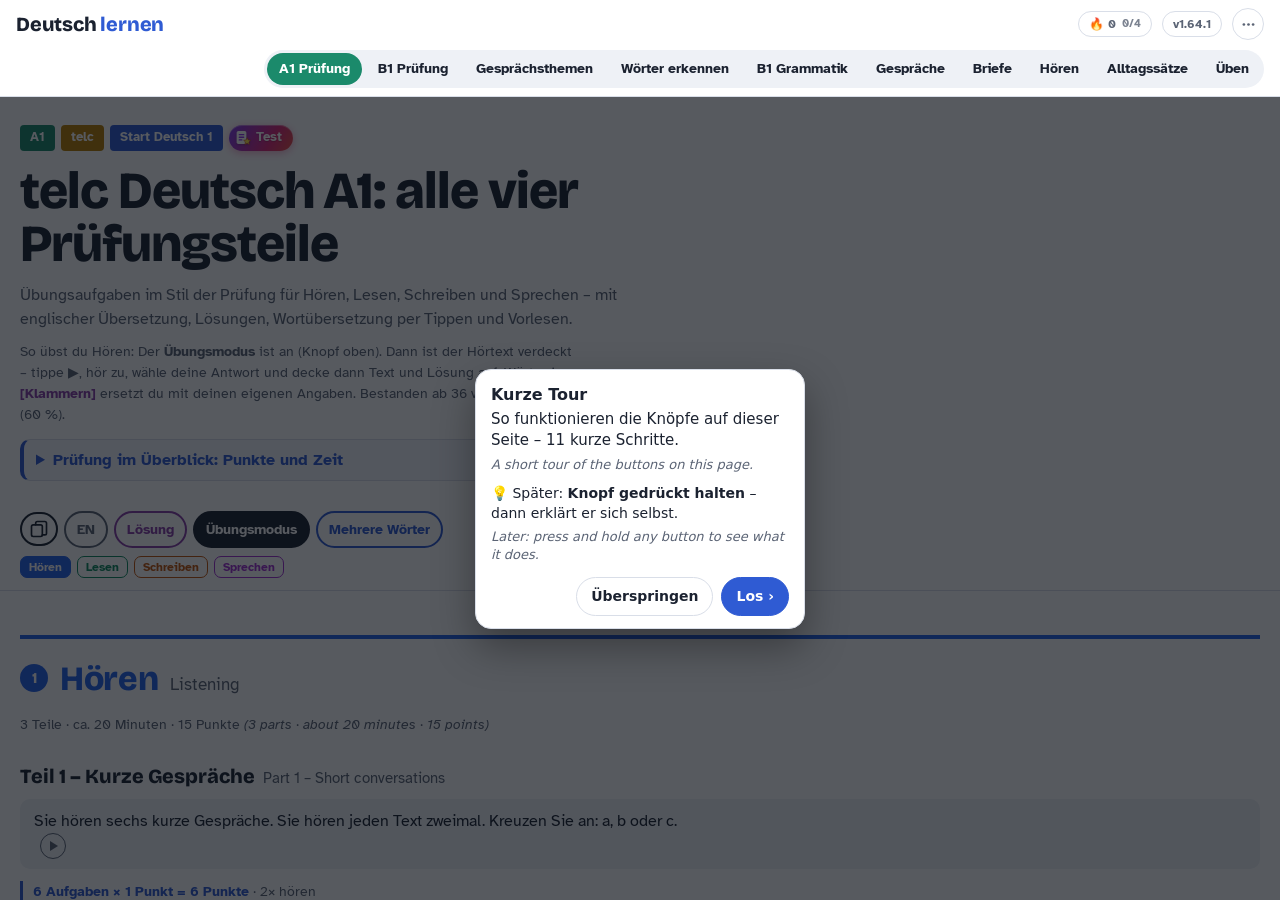
==== commit 2bf0cd01: "Modelltest 3: a birthday party photo for Sprechen Teil 2 - 1.64.1 "Feste feiern" showed an everyday " ====
--- a/index.html
+++ b/index.html
@@ -300,7 +300,7 @@
 <script src="translate.js"></script>
 <script src="me.js"></script>
 <script>
-const APP_VERSION = "1.64.0";
+const APP_VERSION = "1.64.1";
 const MODULES = { a1: "a1.html", b1: "b1.html", themen: "themen.html", woerter: "woerter.html", grammatik: "grammatik.html", gespraeche: "alltag.html?t=dialog", briefe: "alltag.html?t=brief", hoeren: "alltag.html?t=hoeren", saetze: "grammatik.html?t=saetze", ueben: "ueben.html" };
 const stage = document.getElementById("stage");
 const tabs = [...document.querySelectorAll("nav button")];
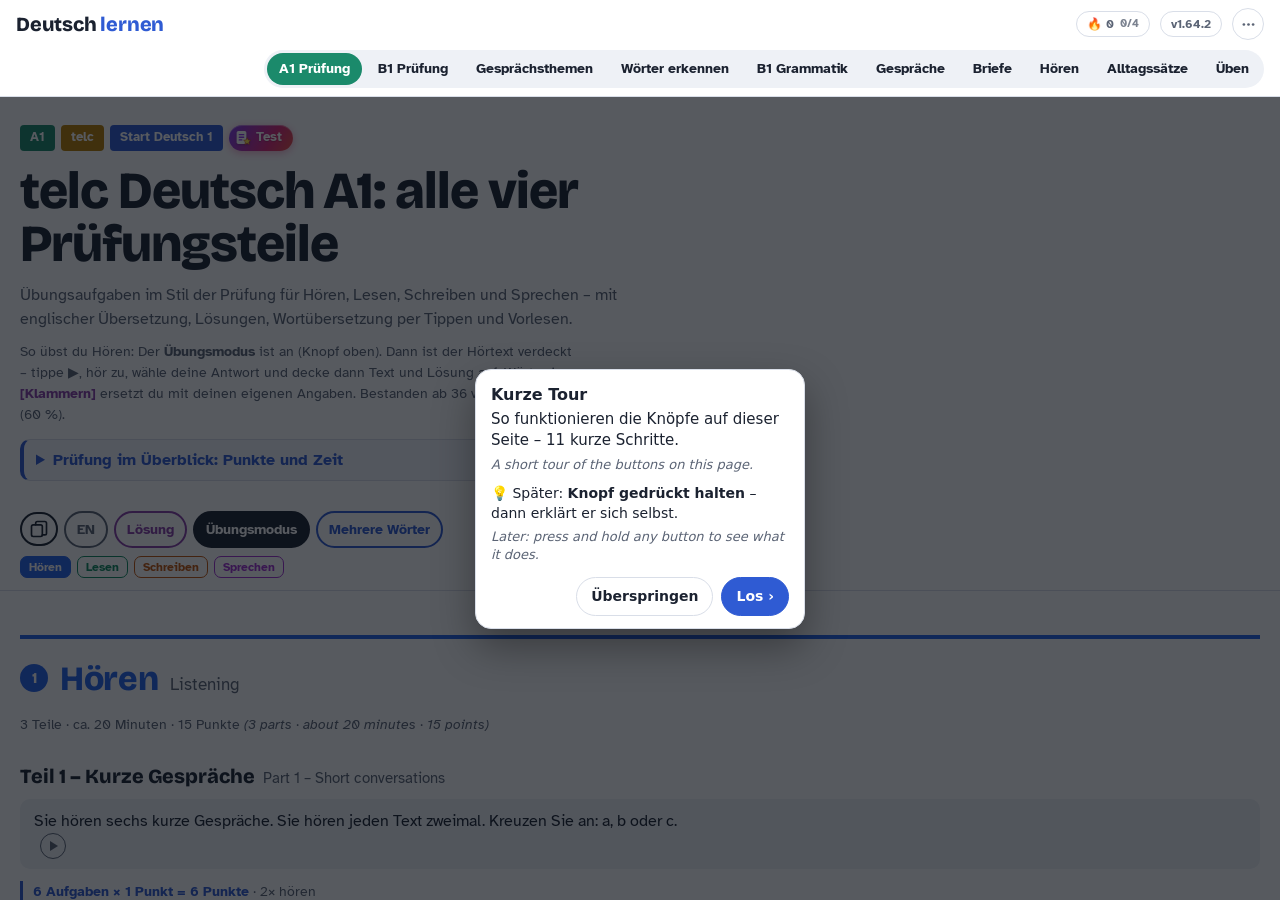
==== commit 655afb83: "Modelltest 13 and 14: colour photos for Sprechen Teil 2 - 1.64.2 Both showed old black-and-white pho" ====
--- a/index.html
+++ b/index.html
@@ -300,7 +300,7 @@
 <script src="translate.js"></script>
 <script src="me.js"></script>
 <script>
-const APP_VERSION = "1.64.1";
+const APP_VERSION = "1.64.2";
 const MODULES = { a1: "a1.html", b1: "b1.html", themen: "themen.html", woerter: "woerter.html", grammatik: "grammatik.html", gespraeche: "alltag.html?t=dialog", briefe: "alltag.html?t=brief", hoeren: "alltag.html?t=hoeren", saetze: "grammatik.html?t=saetze", ueben: "ueben.html" };
 const stage = document.getElementById("stage");
 const tabs = [...document.querySelectorAll("nav button")];
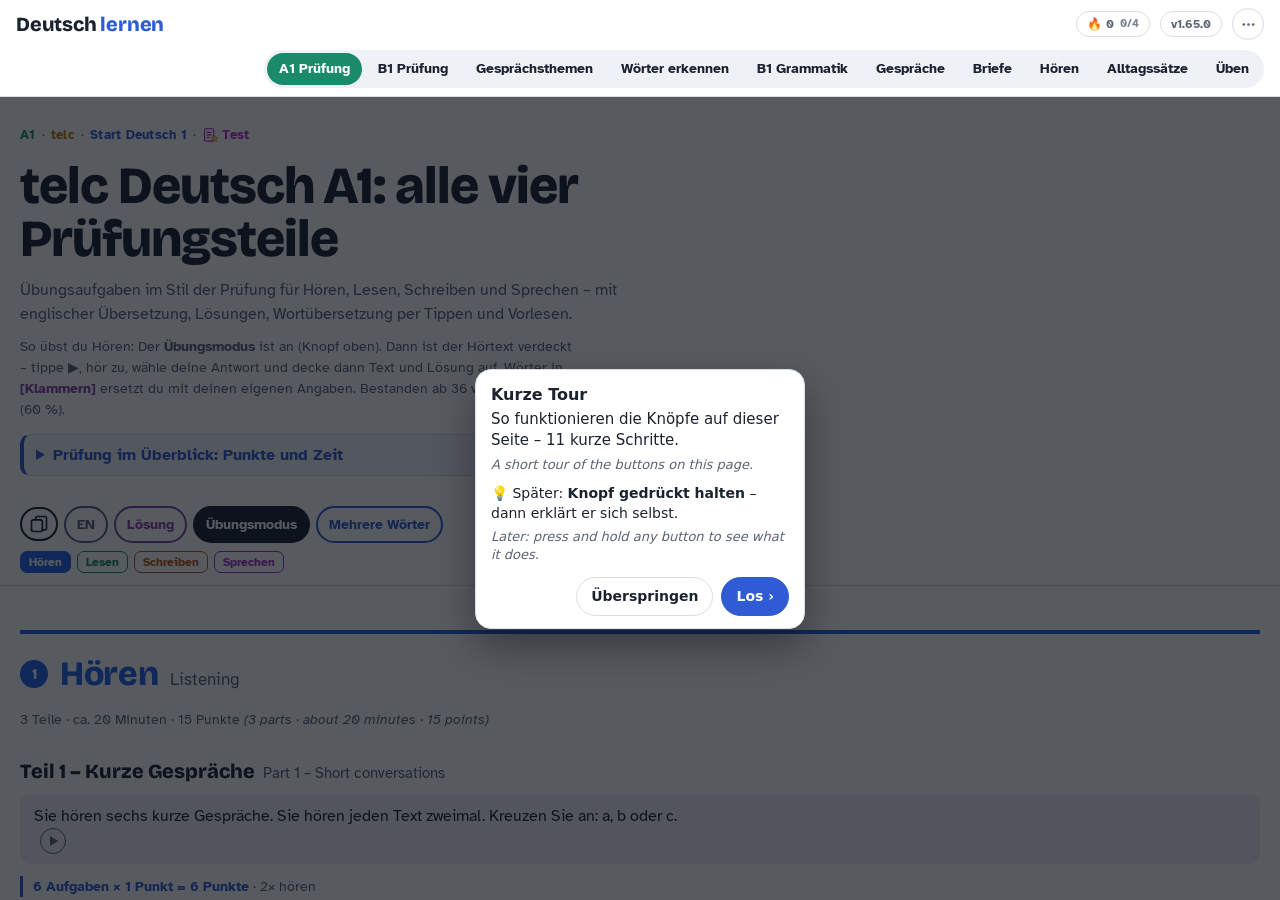
==== commit 3c43293b: "Labels as coloured words, forced update popup - 1.65.0 The label row at the top of each section (A1 " ====
--- a/index.html
+++ b/index.html
@@ -47,7 +47,14 @@
 nav .s{display:none}
 nav button[aria-selected="true"]{background:var(--c);color:#fff}
 #upd{font:inherit;font-size:12px;font-weight:700;border:1px solid var(--line);border-radius:999px;padding:4px 10px;background:transparent;color:var(--muted);cursor:pointer;white-space:nowrap}
-#upd.ready{border-color:var(--b1);background:var(--b1);color:#fff}
+/* a new version: a popup that only lets you update */
+#updd{width:min(400px,calc(100vw - 32px));margin:auto;padding:22px 20px 18px;border:1px solid var(--line);border-radius:18px;background:var(--paper);color:var(--ink);text-align:center}
+#updd::backdrop{background:rgba(10,14,24,.6)}
+#updd .ui{font-size:38px;line-height:1;margin-bottom:8px}
+#updd h2{margin:0 0 8px;font-size:19px}
+#updd p{margin:0 0 16px;color:var(--muted);font-size:14px;line-height:1.5}
+#updd button{font:inherit;font-size:15px;font-weight:700;width:100%;padding:12px 16px;border:0;border-radius:12px;background:var(--b1);color:#fff;cursor:pointer}
+#updd button:disabled{opacity:.7;cursor:progress}
 /* shown only while the phone has no internet; a tap says what still works */
 #off{font:inherit;font-size:12px;font-weight:700;border:1px solid var(--a2);border-radius:999px;padding:4px 10px;background:transparent;color:var(--a2);cursor:pointer;white-space:nowrap;display:inline-flex;align-items:center;gap:5px}
 #off[hidden]{display:none}
@@ -244,6 +251,12 @@
  <div class="mrow" data-keep="1" id="visR" hidden><button id="vis" class="fsb vis" type="button" title="So oft wurde die App geöffnet (GoatCounter, anonym)" aria-label="Aufrufe der App"><svg viewBox="0 0 24 24" fill="none" stroke="currentColor" stroke-width="2" stroke-linecap="round" stroke-linejoin="round" aria-hidden="true"><path d="M2 12s3.6-6.5 10-6.5S22 12 22 12s-3.6 6.5-10 6.5S2 12 2 12z"/><circle cx="12" cy="12" r="2.8"/></svg><span id="visN"></span></button></div>
  </div></header>
 <main id="stage"></main>
+<dialog id="updd" aria-labelledby="upddh" aria-describedby="upddp">
+ <div class="ui" aria-hidden="true">✨</div>
+ <h2 id="upddh">Neue Version verfügbar</h2>
+ <p id="upddp">Version <b id="upddv"></b> ist da – mit neuen Inhalten und Korrekturen. Bitte aktualisiere die App jetzt. Dein Fortschritt und deine Angaben bleiben erhalten.</p>
+ <button id="upddb" type="button">Jetzt aktualisieren</button>
+</dialog>
 <dialog id="med" aria-labelledby="meh">
  <div class="trhead"><b id="meh">Meine Angaben</b><button id="mex" class="fsb" type="button" aria-label="Schließen">✕</button></div>
  <p class="menote">Damit stehen in Briefen, Gesprächen und Antworten deine echten Angaben statt [Platzhalter]. Sie bleiben <b>nur auf diesem Gerät</b> – nicht im Internet, nicht auf GitHub. Leere Felder bleiben Platzhalter; Daten (Datum) setzt die App selbst. Die App zählt nur anonym, wie oft ihre Seiten geöffnet werden (GoatCounter, ohne Cookies) – deine Angaben gehören nicht dazu.</p>
@@ -300,7 +313,7 @@
 <script src="translate.js"></script>
 <script src="me.js"></script>
 <script>
-const APP_VERSION = "1.64.2";
+const APP_VERSION = "1.65.0";
 const MODULES = { a1: "a1.html", b1: "b1.html", themen: "themen.html", woerter: "woerter.html", grammatik: "grammatik.html", gespraeche: "alltag.html?t=dialog", briefe: "alltag.html?t=brief", hoeren: "alltag.html?t=hoeren", saetze: "grammatik.html?t=saetze", ueben: "ueben.html" };
 const stage = document.getElementById("stage");
 const tabs = [...document.querySelectorAll("nav button")];
@@ -361,21 +374,43 @@
     const v = (t.match(/const APP_VERSION = "([^"]+)"/) || [])[1];
     live = v && v !== APP_VERSION ? v : "";
   }catch(e){ live = ""; }
-  upd.classList.toggle("ready", !!live);
-  upd.textContent = live ? "Update auf v" + live : "v" + APP_VERSION;
-  upd.title = live ? "Neue Version laden" : "Aktuell – nach neuer Version suchen";
+  lastCheck = Date.now();
+  upd.textContent = "v" + APP_VERSION;
+  upd.title = "Aktuell – nach neuer Version suchen";
+  if(live) askUpdate();
   return live;
 }
-upd.onclick = async (e) => {
-  if(!live && net()){ e.stopPropagation(); offNoteOpen(true); return; }
-  if(!live){ upd.textContent = "Suche …"; if(!(await checkLive())){ upd.textContent = "v" + APP_VERSION + " ✓"; setTimeout(() => upd.textContent = "v" + APP_VERSION, 1500); } return; }
-  upd.textContent = "Lade …";
+/* A new version is not a choice: a popup with one button, which cannot be
+   closed (no ✕, Escape does nothing). Progress and Meine Angaben live in
+   localStorage and stay; a paused Modelltest continues after the reload. */
+const updd = document.getElementById("updd"), upddb = document.getElementById("upddb");
+let lastCheck = 0;
+function askUpdate(){
+  document.getElementById("upddv").textContent = live;
+  if(!updd.open){ try{ updd.showModal(); }catch(e){ updd.setAttribute("open", ""); } upddb.focus(); }
+}
+updd.addEventListener("cancel", (e) => e.preventDefault());
+/* browsers let Escape / the back gesture close a dialog anyway after one blocked try: it comes straight back */
+updd.addEventListener("close", () => { if(live) setTimeout(askUpdate, 0); });
+async function doUpdate(){
+  upddb.disabled = true; upddb.textContent = "Wird aktualisiert …";
   /* This app's cache and worker only: the other apps on the same site share
      the cache storage and the list of workers, and must keep theirs. */
   try{ for(const k of await caches.keys()) if(k.startsWith("deutsch-lernen-")) await caches.delete(k); }catch(e){}
   try{ const r = await navigator.serviceWorker.getRegistration(); if(r) await r.update(); }catch(e){}
   location.reload();
+}
+upddb.onclick = doUpdate;
+upd.onclick = async (e) => {
+  if(live){ askUpdate(); return; }
+  if(net()){ e.stopPropagation(); offNoteOpen(true); return; }
+  upd.textContent = "Suche …"; if(!(await checkLive())){ upd.textContent = "v" + APP_VERSION + " ✓"; setTimeout(() => upd.textContent = "v" + APP_VERSION, 1500); }
 };
+/* An app left open for days: look again when it comes back to the front,
+   at most once an hour. */
+document.addEventListener("visibilitychange", () => {
+  if(document.visibilityState === "visible" && navigator.onLine !== false && Date.now() - lastCheck > 3600e3) checkLive();
+});
 /* Offline badge: appears when the connection goes, disappears when it is
    back; then the app looks for a new version once more. */
 const off = document.getElementById("off"), offNote = document.getElementById("offNote");
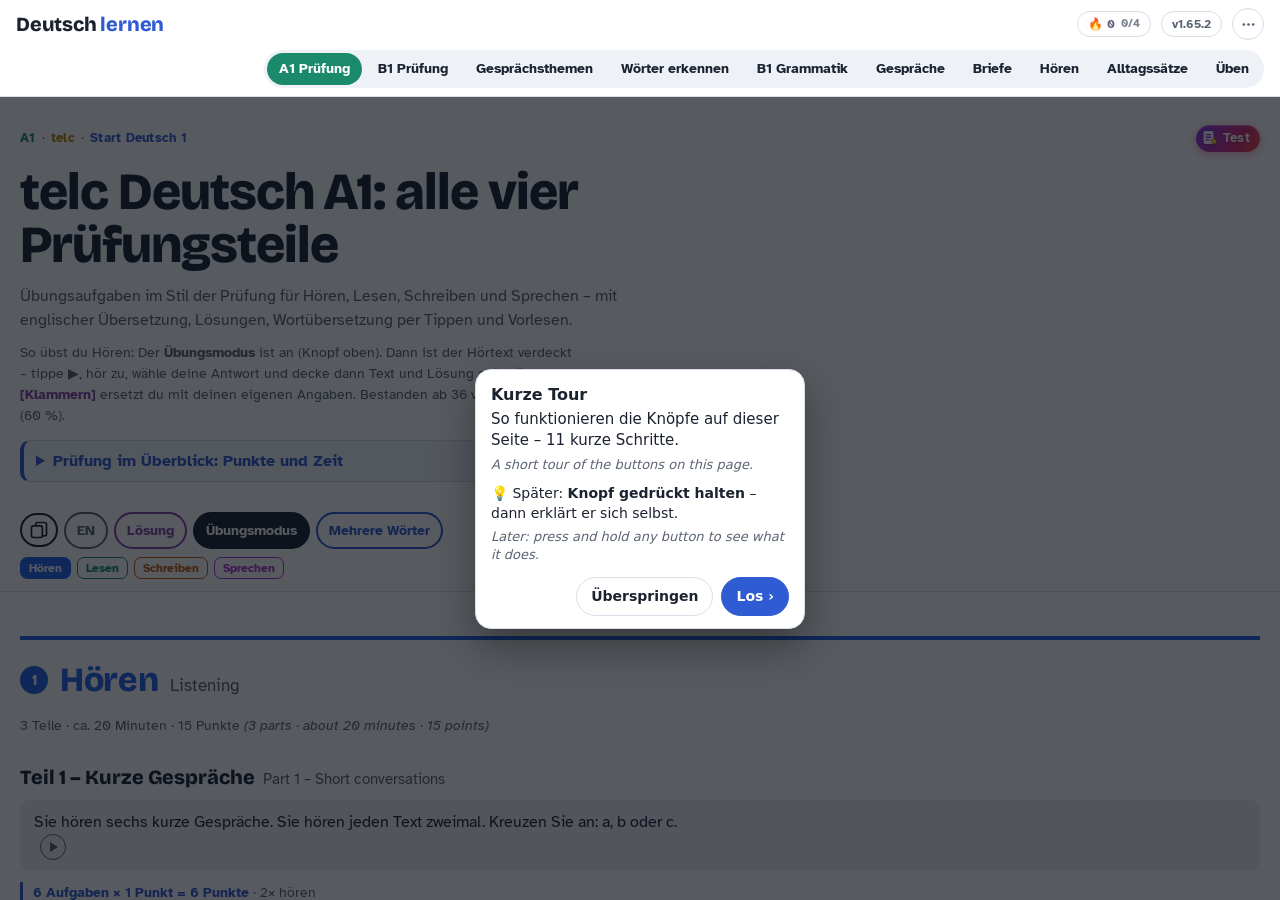
==== commit 89fba219: "Test button: pill design again, in the right corner - 1.65.2 The colourful pill with the exam sheet " ====
--- a/index.html
+++ b/index.html
@@ -313,7 +313,7 @@
 <script src="translate.js"></script>
 <script src="me.js"></script>
 <script>
-const APP_VERSION = "1.65.0";
+const APP_VERSION = "1.65.2";
 const MODULES = { a1: "a1.html", b1: "b1.html", themen: "themen.html", woerter: "woerter.html", grammatik: "grammatik.html", gespraeche: "alltag.html?t=dialog", briefe: "alltag.html?t=brief", hoeren: "alltag.html?t=hoeren", saetze: "grammatik.html?t=saetze", ueben: "ueben.html" };
 const stage = document.getElementById("stage");
 const tabs = [...document.querySelectorAll("nav button")];
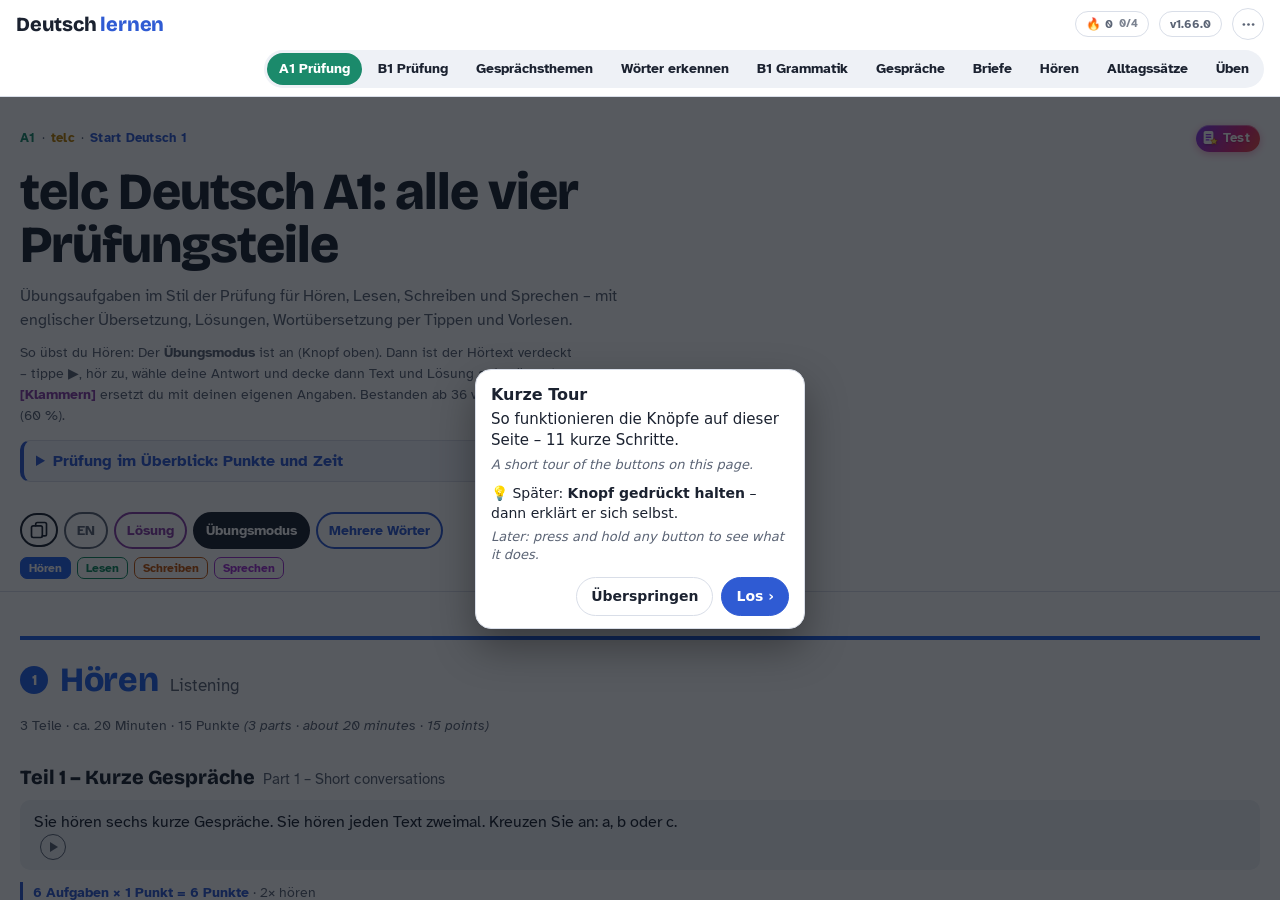
==== commit 8273dbe8: "A1 Modelltests: three more schwer tests - 1.66.0 Modelltest 10 (Umzug, Arbeit, Bank), 11 (Schule, Su" ====
--- a/index.html
+++ b/index.html
@@ -313,7 +313,7 @@
 <script src="translate.js"></script>
 <script src="me.js"></script>
 <script>
-const APP_VERSION = "1.65.2";
+const APP_VERSION = "1.66.0";
 const MODULES = { a1: "a1.html", b1: "b1.html", themen: "themen.html", woerter: "woerter.html", grammatik: "grammatik.html", gespraeche: "alltag.html?t=dialog", briefe: "alltag.html?t=brief", hoeren: "alltag.html?t=hoeren", saetze: "grammatik.html?t=saetze", ueben: "ueben.html" };
 const stage = document.getElementById("stage");
 const tabs = [...document.querySelectorAll("nav button")];
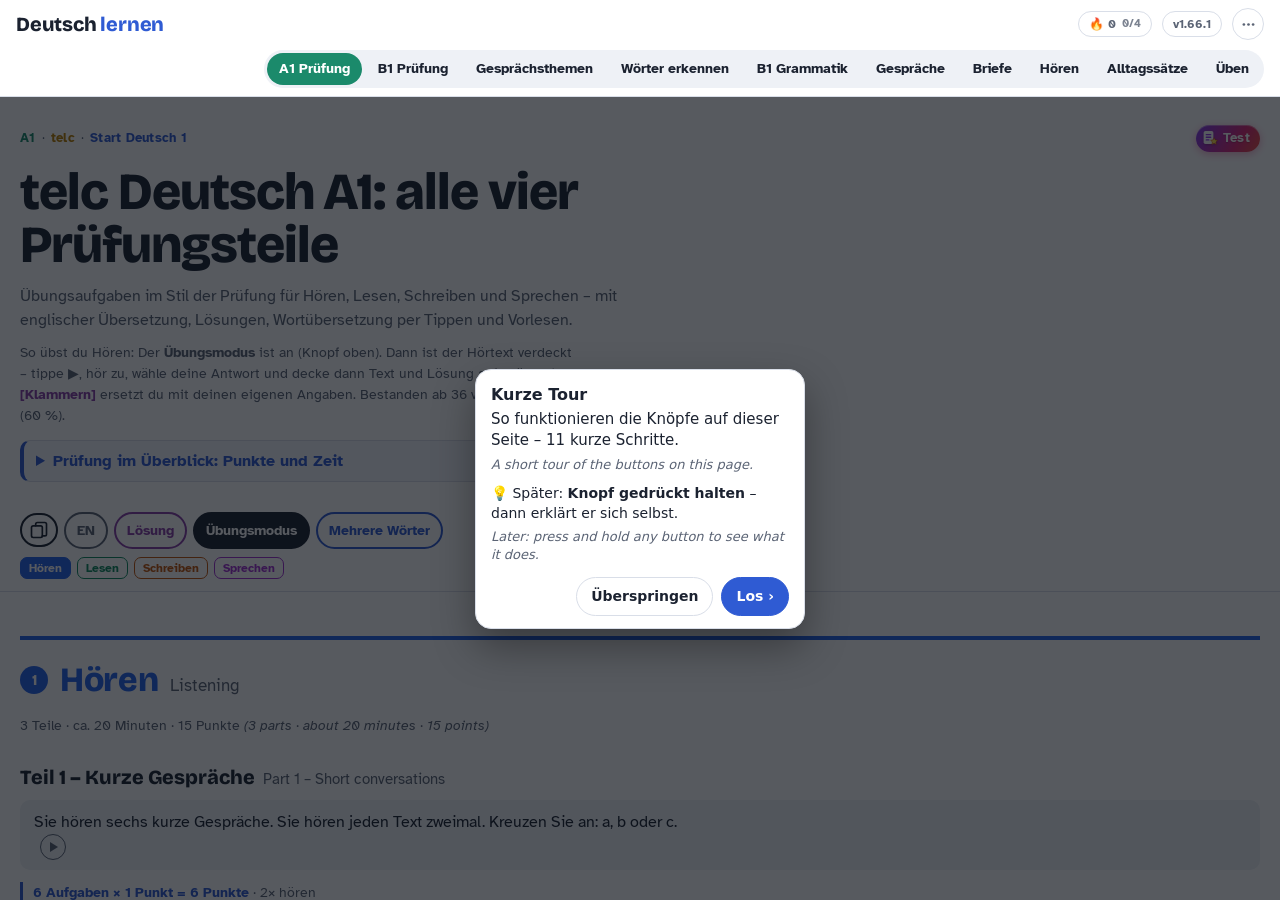
==== commit a9f4ae6f: "Update popup: always load the new page, never lock the app - 1.66.1 "Jetzt aktualisieren" used locat" ====
--- a/index.html
+++ b/index.html
@@ -2,7 +2,9 @@
 <html lang="de">
 <head>
 <meta charset="utf-8">
-<script>try{const t=localStorage.getItem("dl:theme");if(t==="light"||t==="dark")document.documentElement.dataset.theme=t}catch(e){}</script>
+<script>try{const t=localStorage.getItem("dl:theme");if(t==="light"||t==="dark")document.documentElement.dataset.theme=t}catch(e){}
+/* after an update the address carries ?u=… (to get the new page from the server) – take it off again */
+if(/[?&]u=\d/.test(location.search))try{history.replaceState(null,"",location.pathname+location.hash)}catch(e){}</script>
 <meta name="viewport" content="width=device-width, initial-scale=1, viewport-fit=cover">
 <title>Deutsch lernen</title>
 <meta name="description" content="telc A1 und B1 Prüfungstraining, 25 Gesprächsthemen Wörter erkennen und B1 Grammatik – mit Übersetzung, Lösungen und Vorlesen.">
@@ -55,6 +57,8 @@
 #updd p{margin:0 0 16px;color:var(--muted);font-size:14px;line-height:1.5}
 #updd button{font:inherit;font-size:15px;font-weight:700;width:100%;padding:12px 16px;border:0;border-radius:12px;background:var(--b1);color:#fff;cursor:pointer}
 #updd button:disabled{opacity:.7;cursor:progress}
+#updd button.later{margin-top:8px;background:transparent;color:var(--muted);font-size:13px;font-weight:600;padding:8px}
+#updd button[hidden]{display:none}
 /* shown only while the phone has no internet; a tap says what still works */
 #off{font:inherit;font-size:12px;font-weight:700;border:1px solid var(--a2);border-radius:999px;padding:4px 10px;background:transparent;color:var(--a2);cursor:pointer;white-space:nowrap;display:inline-flex;align-items:center;gap:5px}
 #off[hidden]{display:none}
@@ -256,6 +260,7 @@
  <h2 id="upddh">Neue Version verfügbar</h2>
  <p id="upddp">Version <b id="upddv"></b> ist da – mit neuen Inhalten und Korrekturen. Bitte aktualisiere die App jetzt. Dein Fortschritt und deine Angaben bleiben erhalten.</p>
  <button id="upddb" type="button">Jetzt aktualisieren</button>
+ <button id="updlater" class="later" type="button" hidden>Später – die App jetzt weiter benutzen</button>
 </dialog>
 <dialog id="med" aria-labelledby="meh">
  <div class="trhead"><b id="meh">Meine Angaben</b><button id="mex" class="fsb" type="button" aria-label="Schließen">✕</button></div>
@@ -313,7 +318,7 @@
 <script src="translate.js"></script>
 <script src="me.js"></script>
 <script>
-const APP_VERSION = "1.66.0";
+const APP_VERSION = "1.66.1";
 const MODULES = { a1: "a1.html", b1: "b1.html", themen: "themen.html", woerter: "woerter.html", grammatik: "grammatik.html", gespraeche: "alltag.html?t=dialog", briefe: "alltag.html?t=brief", hoeren: "alltag.html?t=hoeren", saetze: "grammatik.html?t=saetze", ueben: "ueben.html" };
 const stage = document.getElementById("stage");
 const tabs = [...document.querySelectorAll("nav button")];
@@ -385,20 +390,38 @@
    localStorage and stay; a paused Modelltest continues after the reload. */
 const updd = document.getElementById("updd"), upddb = document.getElementById("upddb");
 let lastCheck = 0;
+/* Update tries in this session (sessionStorage): which version, how often.
+   Never a dead end – if the new version still does not arrive after two
+   tries (no connection, a stubborn cache), the popup gets a „Später“ and
+   the app stays usable. */
+const UPD = { get(){ try{ return JSON.parse(sessionStorage.getItem("dl:upd") || "null"); }catch(e){ return null; } },
+  set(v){ try{ v ? sessionStorage.setItem("dl:upd", JSON.stringify(v)) : sessionStorage.removeItem("dl:upd"); }catch(e){} } };
+let later = false;
+{ const u = UPD.get(); if(u && u.v === APP_VERSION) UPD.set(null); }   /* the update arrived */
 function askUpdate(){
+  if(later) return;
+  const u = UPD.get(), tried = u && u.v === live ? u.n : 0;
   document.getElementById("upddv").textContent = live;
+  document.getElementById("updlater").hidden = tried < 2;
   if(!updd.open){ try{ updd.showModal(); }catch(e){ updd.setAttribute("open", ""); } upddb.focus(); }
 }
 updd.addEventListener("cancel", (e) => e.preventDefault());
 /* browsers let Escape / the back gesture close a dialog anyway after one blocked try: it comes straight back */
-updd.addEventListener("close", () => { if(live) setTimeout(askUpdate, 0); });
+updd.addEventListener("close", () => { if(live && !later) setTimeout(askUpdate, 0); });
+document.getElementById("updlater").onclick = () => { later = true; updd.close(); };
 async function doUpdate(){
   upddb.disabled = true; upddb.textContent = "Wird aktualisiert …";
+  const u = UPD.get(), n = (u && u.v === live ? u.n : 0) + 1;
+  UPD.set({ v: live, n });
   /* This app's cache and worker only: the other apps on the same site share
      the cache storage and the list of workers, and must keep theirs. */
   try{ for(const k of await caches.keys()) if(k.startsWith("deutsch-lernen-")) await caches.delete(k); }catch(e){}
-  try{ const r = await navigator.serviceWorker.getRegistration(); if(r) await r.update(); }catch(e){}
-  location.reload();
+  try{ const r = await navigator.serviceWorker.getRegistration(); if(r){ if(n > 1) await r.unregister(); else await r.update(); } }catch(e){}
+  /* A plain reload may come from the browser's own short-term cache (GitHub
+     Pages allows 10 minutes) and bring the old page – and the popup – back.
+     A new address always comes from the server; the marker is removed again
+     at the top of the page. */
+  location.replace(location.pathname + "?u=" + Date.now() + location.hash);
 }
 upddb.onclick = doUpdate;
 upd.onclick = async (e) => {
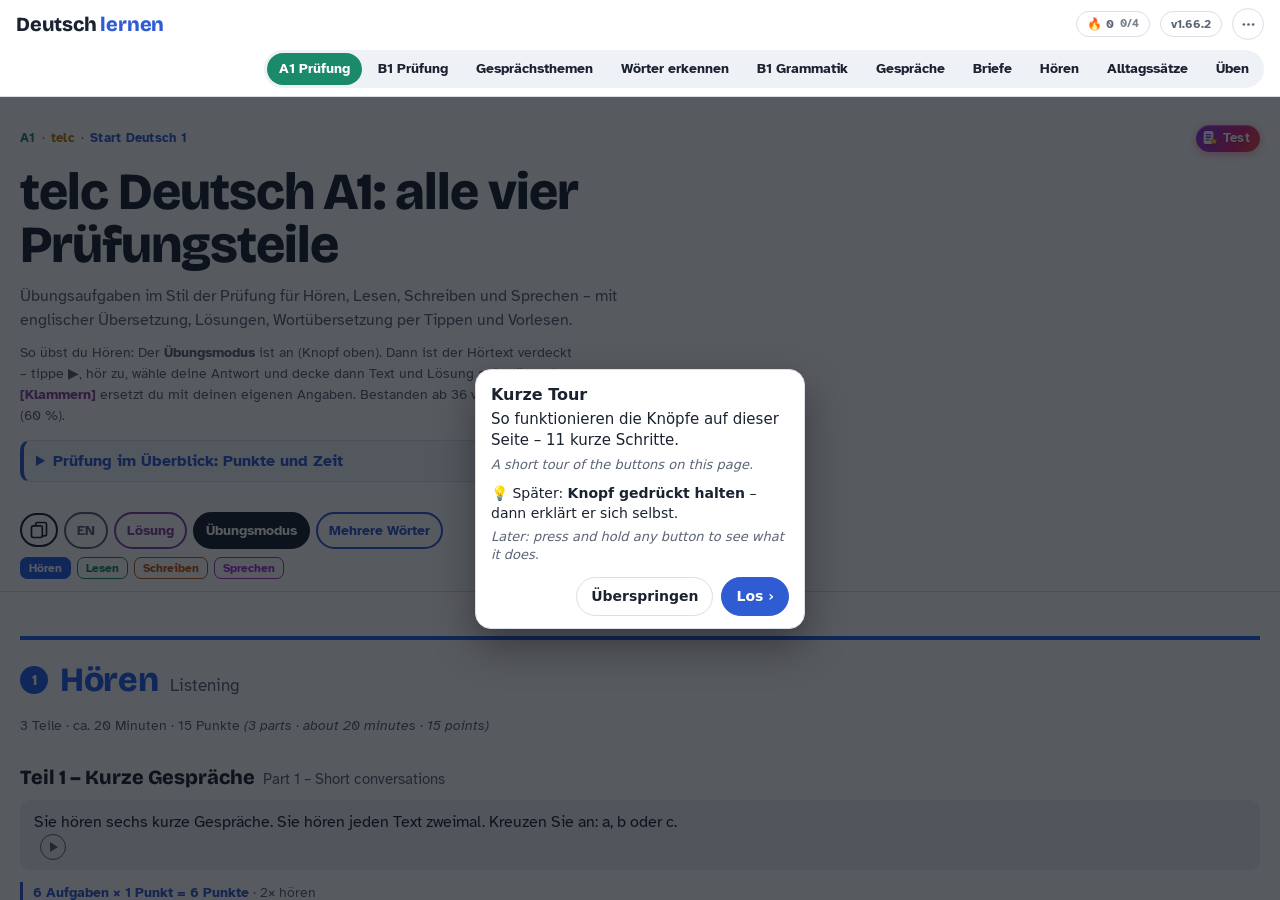
==== commit 894096d1: "Aufrufe: count all openings, show this month - 1.66.2 The installed app starts at index.html (manife" ====
--- a/index.html
+++ b/index.html
@@ -220,6 +220,8 @@
 }
 </style>
 <!-- GoatCounter: counts page views anonymously, no cookies, nothing personal (deutsch-lernen.goatcounter.com) -->
+<!-- the website (/deutsch-lernen/) and the installed app (/deutsch-lernen/index.html, its start_url) count as one address; no ?u= or other query -->
+<script>window.goatcounter={path:function(p){return p.split("?")[0].replace(/\/index\.html$/,"").replace(/\/$/,"")||"/"}};</script>
 <script data-goatcounter="https://deutsch-lernen.goatcounter.com/count" async src="https://gc.zgo.at/count.js"></script>
 </head>
 <body>
@@ -318,7 +320,7 @@
 <script src="translate.js"></script>
 <script src="me.js"></script>
 <script>
-const APP_VERSION = "1.66.1";
+const APP_VERSION = "1.66.2";
 const MODULES = { a1: "a1.html", b1: "b1.html", themen: "themen.html", woerter: "woerter.html", grammatik: "grammatik.html", gespraeche: "alltag.html?t=dialog", briefe: "alltag.html?t=brief", hoeren: "alltag.html?t=hoeren", saetze: "grammatik.html?t=saetze", ueben: "ueben.html" };
 const stage = document.getElementById("stage");
 const tabs = [...document.querySelectorAll("nav button")];
@@ -875,14 +877,30 @@
   if(visTried || navigator.onLine === false) return;
   visTried = true;
   try{
-    /* no-store: never an old number – or an old 403 from before the counter was allowed – from the browser's cache */
-    const r = await fetch("https://deutsch-lernen.goatcounter.com/counter/" + encodeURIComponent("/deutsch-lernen") + ".json", { cache: "no-store" });
-    if(!r.ok) throw r.status;
-    const n = parseInt(String((await r.json()).count).replace(/\D/g, ""), 10);
-    if(!(n >= 0)) throw "no count";
-    const txt = n.toLocaleString("de-DE") + (n === 1 ? " Aufruf" : " Aufrufe");
+    /* App openings were counted under two addresses: /deutsch-lernen (the website) and
+       /deutsch-lernen/index.html (the installed app starts there). Since 1.66.2 both count
+       as /deutsch-lernen, but the older ones stay where they are – so both are added up.
+       start=YYYY-MM-01 gives this calendar month. GoatCounter keeps each answer up to
+       4 hours, so new openings show up with that delay; no-store keeps the browser from
+       adding its own. */
+    const now = new Date(), month = now.getFullYear() + "-" + String(now.getMonth() + 1).padStart(2, "0") + "-01";
+    const one = async (path, start) => {
+      const r = await fetch("https://deutsch-lernen.goatcounter.com/counter/" + encodeURIComponent(path) + ".json" + (start ? "?start=" + start : ""), { cache: "no-store" });
+      if(r.status === 404) return 0;   /* no visit under this address yet */
+      if(!r.ok) throw r.status;
+      const n = parseInt(String((await r.json()).count).replace(/\D/g, ""), 10);
+      return n >= 0 ? n : 0;
+    };
+    const PATHS = ["/deutsch-lernen", "/deutsch-lernen/index.html"];
+    const sum = async start => (await Promise.all(PATHS.map(p => one(p, start)))).reduce((a, b) => a + b, 0);
+    /* each answer is cached on its own, so the all-time one can be older than the month's –
+       but never really smaller */
+    const [all, m] = await Promise.all([sum(""), sum(month)]), n = Math.max(all, m);
+    const mon = now.toLocaleDateString("de-DE", { month: "long" });
+    const txt = n.toLocaleString("de-DE") + (n === 1 ? " Aufruf" : " Aufrufe") + " · " + m.toLocaleString("de-DE") + " im " + mon;
     document.getElementById("visN").textContent = txt;
-    document.getElementById("vis").setAttribute("aria-label", "Die App wurde " + txt.replace("Aufrufe", "mal").replace("Aufruf", "mal") + " geöffnet");
+    document.getElementById("vis").title = "So oft wurde die App geöffnet – insgesamt und in diesem Monat (GoatCounter, anonym; neue Aufrufe erscheinen nach bis zu 4 Stunden)";
+    document.getElementById("vis").setAttribute("aria-label", "Die App wurde insgesamt " + n.toLocaleString("de-DE") + " mal geöffnet, im " + mon + " " + m.toLocaleString("de-DE") + " mal");
     document.getElementById("visR").hidden = false;
     if(more.classList.contains("open")) moreOpen(true);   /* wider now: keep it inside the screen */
   }catch(e){ visTried = false; }
